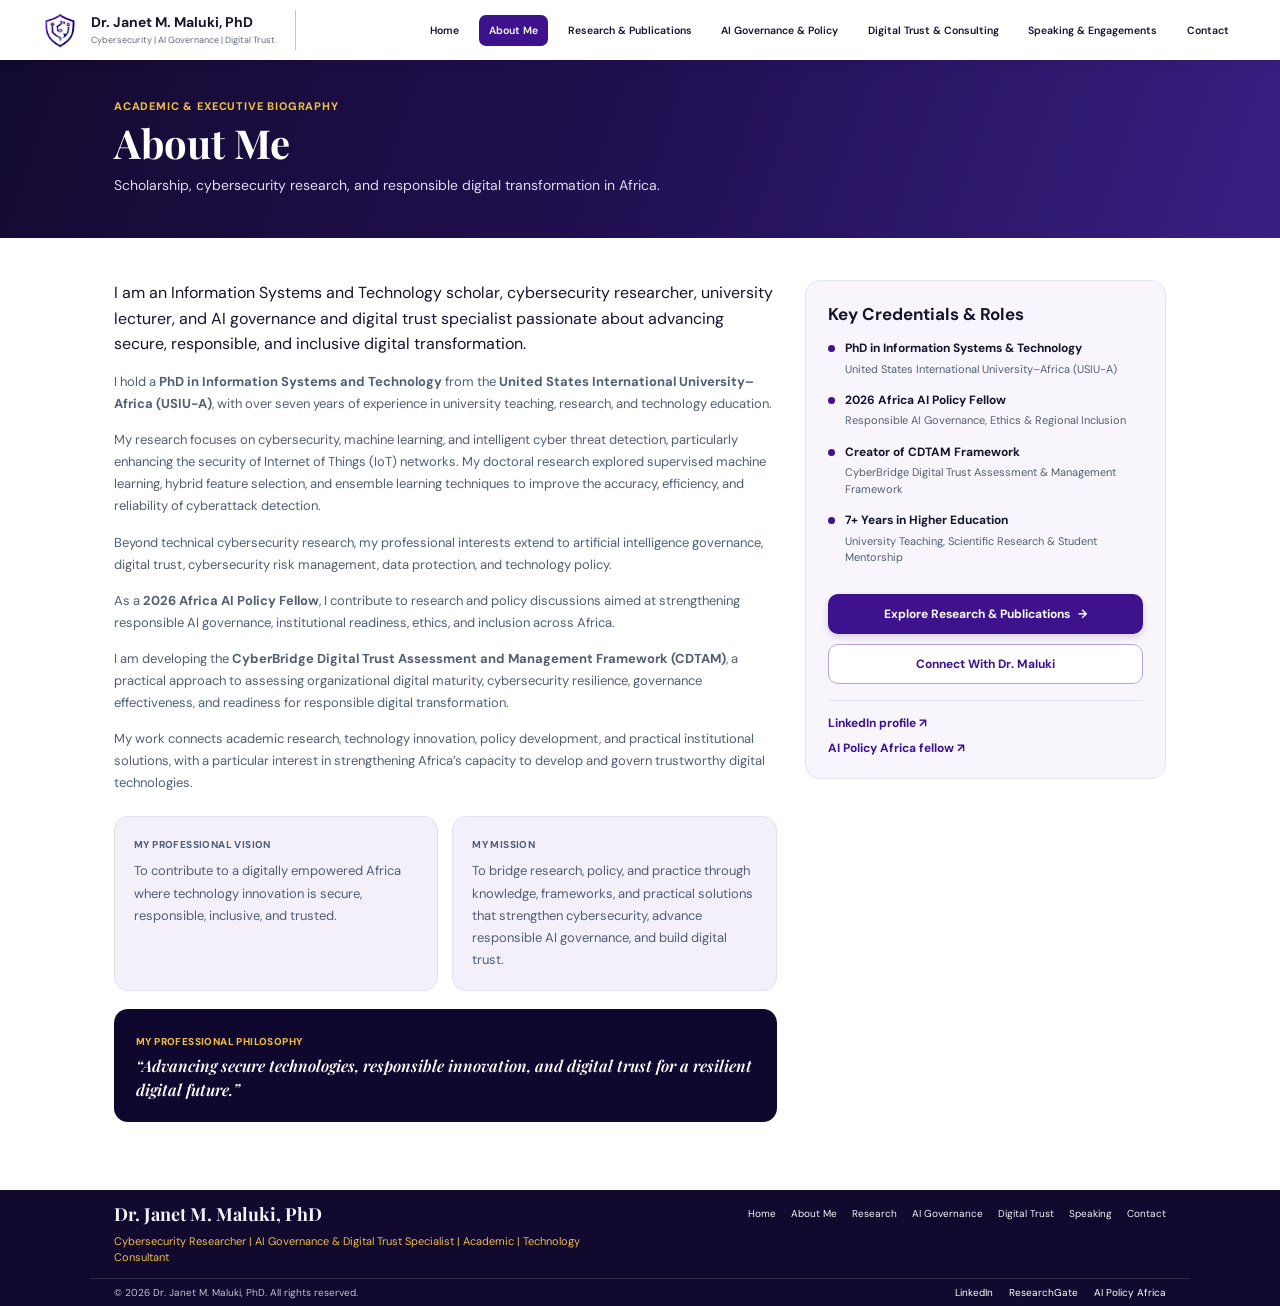
==== about.html @ 71f0885f "Initial commit: Dr. Janet M. Maluki portfolio website" ====
<!doctype html>
<html lang="en">
<head><meta charset="utf-8"><meta name="viewport" content="width=device-width, initial-scale=1"><meta name="description" content="Biography, credentials, and professional work of Dr. Janet M. Maluki, PhD."><title>About Me | Dr. Janet M. Maluki</title><link rel="stylesheet" href="css/style.css"></head>
<body>
<header class="site-header">
  <a class="brand" href="index.html" aria-label="Dr. Janet M. Maluki home"><span class="brand-mark" aria-hidden="true"><svg viewBox="0 0 32 32"><path d="M16 3 26 7v8c0 7-4 11-10 14C10 26 6 22 6 15V7l10-4Z"/><path d="m12 16 3 3 6-7M16 9v3"/></svg></span><span class="brand-copy"><strong>Dr. Janet M. Maluki, PhD</strong><span>Cybersecurity | AI Governance | Digital Trust</span></span></a>
  <button class="menu-toggle" aria-label="Toggle navigation" aria-expanded="false">☰</button>
  <nav class="nav" aria-label="Main navigation"><a href="index.html">Home</a><a class="active" aria-current="page" href="about.html">About Me</a><a href="research.html">Research &amp; Publications</a><a href="governance.html">AI Governance &amp; Policy</a><a href="digital-trust.html">Digital Trust &amp; Consulting</a><a href="speaking.html">Speaking &amp; Engagements</a><a href="contact.html">Contact</a></nav>
</header>
<main>
  <section class="page-hero"><div class="page-hero-inner"><p class="eyebrow">ACADEMIC &amp; EXECUTIVE BIOGRAPHY</p><h1>About Me</h1><p>Scholarship, cybersecurity research, and responsible digital transformation in Africa.</p></div></section>
  <section class="page-content profile-layout">
    <article class="prose">
      <p class="lead">I am an Information Systems and Technology scholar, cybersecurity researcher, university lecturer, and AI governance and digital trust specialist passionate about advancing secure, responsible, and inclusive digital transformation.</p>
      <p>I hold a <strong>PhD in Information Systems and Technology</strong> from the <strong>United States International University–Africa (USIU-A)</strong>, with over seven years of experience in university teaching, research, and technology education.</p>
      <p>My research focuses on cybersecurity, machine learning, and intelligent cyber threat detection, particularly enhancing the security of Internet of Things (IoT) networks. My doctoral research explored supervised machine learning, hybrid feature selection, and ensemble learning techniques to improve the accuracy, efficiency, and reliability of cyberattack detection.</p>
      <p>Beyond technical cybersecurity research, my professional interests extend to artificial intelligence governance, digital trust, cybersecurity risk management, data protection, and technology policy.</p>
      <p>As a <strong>2026 Africa AI Policy Fellow</strong>, I contribute to research and policy discussions aimed at strengthening responsible AI governance, institutional readiness, ethics, and inclusion across Africa.</p>
      <p>I am developing the <strong>CyberBridge Digital Trust Assessment and Management Framework (CDTAM)</strong>, a practical approach to assessing organizational digital maturity, cybersecurity resilience, governance effectiveness, and readiness for responsible digital transformation.</p>
      <p>My work connects academic research, technology innovation, policy development, and practical institutional solutions, with a particular interest in strengthening Africa’s capacity to develop and govern trustworthy digital technologies.</p>
      <div class="two-col">
        <article class="info-card"><p class="card-kicker">MY PROFESSIONAL VISION</p><p>To contribute to a digitally empowered Africa where technology innovation is secure, responsible, inclusive, and trusted.</p></article>
        <article class="info-card"><p class="card-kicker">MY MISSION</p><p>To bridge research, policy, and practice through knowledge, frameworks, and practical solutions that strengthen cybersecurity, advance responsible AI governance, and build digital trust.</p></article>
      </div>
      <blockquote class="quote-card"><span class="card-kicker">MY PROFESSIONAL PHILOSOPHY</span><p>“Advancing secure technologies, responsible innovation, and digital trust for a resilient digital future.”</p></blockquote>
    </article>
    <aside class="credential-card">
      <h2>Key Credentials &amp; Roles</h2>
      <ul class="credential-list">
        <li><strong>PhD in Information Systems &amp; Technology</strong><span>United States International University–Africa (USIU-A)</span></li>
        <li><strong>2026 Africa AI Policy Fellow</strong><span>Responsible AI Governance, Ethics &amp; Regional Inclusion</span></li>
        <li><strong>Creator of CDTAM Framework</strong><span>CyberBridge Digital Trust Assessment &amp; Management Framework</span></li>
        <li><strong>7+ Years in Higher Education</strong><span>University Teaching, Scientific Research &amp; Student Mentorship</span></li>
      </ul>
      <a class="btn btn-purple btn-block" href="research.html">Explore Research &amp; Publications <span aria-hidden="true">→</span></a>
      <a class="btn btn-light btn-block" href="contact.html">Connect With Dr. Maluki</a>
      <div class="profile-links"><a href="https://www.linkedin.com/in/janet-m-maluki-phd-0333353b/" target="_blank" rel="noopener noreferrer">LinkedIn profile ↗</a><a href="https://www.aipolicy.africa/fellows/janetmaluki" target="_blank" rel="noopener noreferrer">AI Policy Africa fellow ↗</a></div>
    </aside>
  </section>
</main>
<footer class="site-footer"><div class="footer-main"><div><a class="footer-name" href="index.html">Dr. Janet M. Maluki, PhD</a><p>Cybersecurity Researcher | AI Governance &amp; Digital Trust Specialist | Academic | Technology Consultant</p></div><nav class="footer-nav" aria-label="Footer navigation"><a href="index.html">Home</a><a href="about.html">About Me</a><a href="research.html">Research</a><a href="governance.html">AI Governance</a><a href="digital-trust.html">Digital Trust</a><a href="speaking.html">Speaking</a><a href="contact.html">Contact</a></nav></div><div class="footer-bottom"><span>© <span id="year"></span> Dr. Janet M. Maluki, PhD. All rights reserved.</span><span class="footer-social"><a href="https://www.linkedin.com/in/janet-m-maluki-phd-0333353b/" target="_blank" rel="noopener noreferrer">LinkedIn</a><a href="https://www.researchgate.net/profile/Janet-Maluki" target="_blank" rel="noopener noreferrer">ResearchGate</a><a href="https://www.aipolicy.africa/fellows/janetmaluki" target="_blank" rel="noopener noreferrer">AI Policy Africa</a></span></div></footer>
<script src="js/main.js"></script>
</body>
</html>
---- css/style.css ----
@import url('https://fonts.googleapis.com/css2?family=DM+Sans:wght@400;500;600;700;800&family=Playfair+Display:wght@600;700;800&display=swap');

:root {
  --ink: #17142e;
  --muted: #626b80;
  --purple: #3d128c;
  --purple-dark: #10072e;
  --purple-mid: #1d155f;
  --gold: #edbd48;
  --line: #e1e5ef;
  --pale: #f3f0fa;
  --white: #fff;
}

* { box-sizing: border-box; }
html { scroll-behavior: smooth; }
body { display: flex; min-height: 100vh; flex-direction: column; margin: 0; color: var(--ink); background: var(--white); font-family: 'DM Sans', Arial, sans-serif; }
main { flex: 1; }
a { color: inherit; text-decoration: none; }
button, input, select, textarea { font: inherit; }
button, a { -webkit-tap-highlight-color: transparent; }

.site-header {
  position: sticky;
  top: 0;
  z-index: 20;
  display: flex;
  min-height: 60px;
  align-items: center;
  justify-content: space-between;
  gap: 20px;
  padding: 9px clamp(18px, 3.2vw, 46px);
  background: #fff;
  box-shadow: 0 2px 14px #120a3210;
}
.brand { display: flex; flex: 0 0 auto; align-items: center; gap: 10px; padding-right: 20px; border-right: 1px solid #c9c4d2; }
.brand-mark { display: block; width: 40px; height: 40px; flex: 0 0 auto; background: url('../assets/images/janet-maluki-crest.png') center / contain no-repeat; }
.brand-mark svg { display: none; }
.brand-copy strong { display: block; font-size: 14px; line-height: 1.25; }
.brand-copy > span { display: block; max-width: 230px; margin-top: 3px; color: var(--muted); font-size: 9px; }
.nav { display: flex; align-items: center; justify-content: flex-end; gap: clamp(4px, .75vw, 12px); font-size: clamp(9px, .82vw, 11px); font-weight: 600; }
.nav a { padding: 9px 10px; border-radius: 7px; text-align: center; transition: background .18s ease, color .18s ease; }
.nav a:hover, .nav a:focus-visible { color: var(--purple); background: var(--pale); }
.nav a.active { color: #fff; background: var(--purple); }
.menu-toggle { display: none; border: 0; border-radius: 7px; padding: 8px 11px; color: #fff; background: var(--purple); font-size: 19px; cursor: pointer; }

.hero { position: relative; color: #fff; background: radial-gradient(ellipse at 73% 45%, #2537a8 0, #172477 25%, transparent 58%), linear-gradient(108deg, #090d3c 0%, #11175b 54%, #111043 100%); }
.hero::after { position: absolute; inset: 0 0 0 34%; background: radial-gradient(ellipse at 55% 42%, #29359e 0, #152276 54%, transparent 90%); content: ""; }
.hero::before { position: absolute; right: 0; bottom: 0; left: 35%; height: 75%; background: radial-gradient(circle, #4d86ff 1px, transparent 1.8px); background-size: 9px 9px; content: ""; mask-image: repeating-radial-gradient(ellipse at 55% 100%, transparent 0 14px, #000 15px 16px, transparent 17px 28px); opacity: .55; }
.hero-inner { position: relative; z-index: auto; display: grid; width: min(100%, 1440px); min-height: 383px; grid-template-columns: 1.15fr 1fr; align-items: stretch; margin: auto; padding: 0 clamp(24px, 4.9vw, 72px); }
.hero-copy { position: relative; z-index: 2; align-self: center; max-width: 700px; padding: 8px 0 15px; transform: translateY(8px); }
.hero h1, .page-hero h1 { margin: 0 0 8px; font: 700 clamp(32px, 3.7vw, 42px)/1.12 'Playfair Display', Georgia, serif; }
.hero h1 { font-size: clamp(32px, 3.8vw, 48px); }
.hero-subtitle { max-width: 650px; margin: 0 0 10px; color: #f4d683; font-size: 17px; font-weight: 700; line-height: 1.4; }
.hero .accent { display: block; width: 78px; height: 5px; margin: 11px 0; background: #a64cf0; }
.hero-intro { max-width: 650px; margin: 0 0 21px; font-size: 17px; font-style: italic; line-height: 1.4; }
.pills { display: flex; flex-wrap: wrap; gap: 20px; margin: 10px 0 27px; }
.pill { display: inline-flex; min-height: 45px; align-items: center; gap: 12px; padding: 9px 20px; border: 1px solid #a64cf0; border-radius: 30px; color: #fff; font-size: 16px; }
.pill:nth-child(2) { min-width: 204px; }
.pill:nth-child(3) { min-width: 190px; }
.pill:hover { background: #ffffff19; }
.pill svg { width: 28px; height: 28px; fill: none; stroke: #ded0ff; stroke-linecap: round; stroke-linejoin: round; stroke-width: 1.7; }
.hero-actions { display: flex; flex-wrap: wrap; gap: 18px; }
.hero-actions .btn { min-height: 40px; padding: 10px 22px; font-size: 14px; }
.hero-actions .btn:first-child { min-width: 148px; }
.hero-actions .btn:last-child { min-width: 167px; }
.btn { display: inline-flex; min-height: 40px; align-items: center; justify-content: center; gap: 8px; padding: 10px 17px; border: 1px solid transparent; border-radius: 10px; font-size: 12px; font-weight: 700; text-align: center; cursor: pointer; transition: transform .18s ease, box-shadow .18s ease, background .18s ease; }
.btn:hover { transform: translateY(-1px); box-shadow: 0 5px 13px #120a3222; }
.btn-gold { color: #211b32; border-color: var(--gold); background: var(--gold); }
.btn-outline { color: #fff; border-color: #fff; background: transparent; }
.btn-purple { color: #fff; background: var(--purple); box-shadow: 0 3px 7px #16093828; }
.btn-light { color: var(--purple); border-color: #b7a4df; background: #fff; }
.btn-block { width: 100%; margin-top: 10px; }
.hero-visual { position: relative; z-index: 21; display: flex; min-width: 0; align-items: stretch; justify-content: flex-start; overflow: visible; margin-right: calc(-1 * clamp(24px, 4.9vw, 72px)); }
.hero-art { display: block; width: 100%; height: 100%; object-fit: cover; object-position: left top; -webkit-mask-image: linear-gradient(to right, transparent 0%, #000 6%, #000 95%, transparent 100%); mask-image: linear-gradient(to right, transparent 0%, #000 6%, #000 95%, transparent 100%); }

.content-wrap { width: min(100%, 1440px); margin: auto; padding: 11px clamp(24px, 5.4vw, 76px) 28px; }
.home-grid { display: grid; grid-template-columns: 1fr 1.1fr; gap: 42px; }
.home-about { padding-right: 35px; border-right: 1px solid #c9c5d2; }
.section-title { margin: 0 0 5px; font-size: 19px; font-weight: 800; line-height: 1.35; }
.section-title::after { display: block; width: 38px; height: 3px; margin-top: 7px; border-radius: 4px; background: var(--purple); content: ""; }
.about-copy p { margin: 6px 0; font-size: 11px; line-height: 1.5; }
.text-link { display: inline-flex; align-items: center; gap: 8px; margin-top: 8px; padding: 9px 17px; border: 1px solid var(--purple); border-radius: 8px; color: var(--purple); font-size: 12px; font-weight: 700; }
.text-link:hover { color: #fff; background: var(--purple); }
.expertise-grid { display: grid; grid-template-columns: repeat(3, 1fr); gap: 9px; }
.expertise-card { display: flex; min-height: 71px; flex-direction: column; align-items: center; justify-content: center; gap: 3px; padding: 6px 8px; border: 1px solid transparent; border-radius: 13px; background: linear-gradient(135deg, #f3f0fa, #eae7f3); text-align: center; transition: border-color .2s ease, transform .2s ease; }
.expertise-card:hover { border-color: #c4b5e5; transform: translateY(-2px); }
.expertise-card svg { width: 29px; height: 29px; fill: none; stroke: var(--purple); stroke-linecap: round; stroke-linejoin: round; stroke-width: 1.8; }
.expertise-card strong { font-size: 11px; line-height: 1.35; }

.page-hero { color: #fff; background: linear-gradient(108deg, #130a30 0%, #211052 50%, #382083 100%); }
.page-hero-inner { width: min(100%, 1100px); margin: auto; padding: 39px 24px 42px; }
.page-hero .eyebrow { margin: 0 0 8px; color: var(--gold); font-size: 11px; font-weight: 800; letter-spacing: .075em; }
.page-hero h1 { margin-bottom: 8px; font-size: clamp(31px, 3.5vw, 40px); }
.page-hero-inner > p:last-child { max-width: 760px; margin: 0; color: #e0d9f0; font-size: 14px; line-height: 1.6; }
.page-content { width: min(100%, 1100px); margin: auto; padding: 42px 24px 68px; }
.page-content-wide { width: min(100%, 1100px); }
.page-content h2 { margin: 0 0 11px; font-size: 21px; line-height: 1.35; }
.page-content h3 { margin: 17px 0 7px; font-size: 15px; line-height: 1.4; }
.page-content p, .page-content li { color: #525e73; font-size: 13px; line-height: 1.7; }
.page-content p { margin: 0 0 14px; }
.page-content ul { padding-left: 21px; }
.prose { min-width: 0; }
.prose .lead { color: var(--ink); font-size: 16px; line-height: 1.6; }
.profile-layout { display: grid; grid-template-columns: minmax(0, 1.65fr) minmax(255px, .9fr); align-items: start; gap: 28px; }
.credential-card, .contact-form-card, .speaker-bio { padding: 22px; border: 1px solid var(--line); border-radius: 15px; background: #fff; }
.credential-card { background: #f8f6fc; }
.credential-card h2, .speaker-bio h2, .contact-form-card h2, .social-card h2 { margin: 0 0 12px; font-size: 17px; }
.credential-list { display: grid; gap: 13px; margin: 0 0 18px; padding: 0 !important; list-style: none; }
.credential-list li { position: relative; padding-left: 17px; }
.credential-list li::before, .bullet-list li::before { position: absolute; top: 7px; left: 0; width: 7px; height: 7px; border-radius: 50%; background: var(--purple); content: ""; }
.credential-list strong, .credential-list span { display: block; }
.credential-list strong { color: var(--ink); font-size: 12px; }
.credential-list span { margin-top: 2px; font-size: 11px; line-height: 1.5; }
.profile-links { display: grid; gap: 9px; margin-top: 16px; padding-top: 14px; border-top: 1px solid var(--line); }
.profile-links a { color: var(--purple); font-size: 12px; font-weight: 700; }
.profile-links a:hover, .footer-social a:hover { text-decoration: underline; }
.two-col { display: grid; grid-template-columns: 1fr 1fr; gap: 14px; margin-top: 22px; }
.info-card { padding: 19px; border: 1px solid #e4def1; border-radius: 14px; background: var(--pale); }
.info-card h2 { font-size: 16px; }
.info-card h3 { margin: 0 0 6px; color: var(--ink); font-size: 14px; }
.info-card p:last-child { margin-bottom: 0; }
.card-kicker { margin: 0 0 7px !important; color: var(--purple); font-size: 10px !important; font-weight: 800; letter-spacing: .04em; }
.quote-card { margin: 18px 0 0; padding: 20px 22px; border-radius: 14px; color: #fff; background: var(--purple-dark); }
.quote-card .card-kicker { color: var(--gold); }
.quote-card p { margin: 4px 0 0; color: #fff; font: italic 600 16px/1.5 'Playfair Display', Georgia, serif; }

.feature-grid { display: grid; grid-template-columns: repeat(3, 1fr); gap: 14px; margin-bottom: 32px; }
.feature-grid .info-card { background: #f6f3fb; }
.feature-grid .info-card h2 { margin-bottom: 8px; font-size: 15px; }
.feature-grid .info-card p { margin: 0; font-size: 12px; line-height: 1.65; }
.feature-grid-two { grid-template-columns: repeat(2, 1fr); margin: 22px 0 0; }
.section-heading-row { display: flex; align-items: center; justify-content: space-between; gap: 15px; margin: 0 0 14px; }
.section-heading-row .section-title { margin-bottom: 2px; }
.section-intro { margin: 0 !important; font-size: 12px !important; }
.tag { display: inline-flex; align-items: center; padding: 6px 10px; border-radius: 18px; color: var(--purple); background: #f1edf9; font-size: 10px; font-weight: 700; }
.tag-solid { color: #fff; background: var(--purple); }
.research-list { display: grid; gap: 12px; }
.research-item { padding: 17px 19px; border: 1px solid var(--line); border-radius: 13px; background: #fff; }
.research-meta { display: flex; align-items: center; justify-content: space-between; gap: 12px; margin-bottom: 9px; }
.research-meta > span:last-child { color: var(--muted); font-size: 10px; }
.research-item h3 { margin: 0 0 7px; color: var(--ink); font-size: 15px; }
.research-item p { margin: 0; font-size: 12px; }
.callout-row { display: flex; align-items: center; justify-content: space-between; gap: 20px; margin-top: 28px; padding: 21px 23px; border-radius: 14px; background: #f3f0fa; }
.callout-row h2 { margin-bottom: 5px; font-size: 17px; }
.callout-row p { margin: 0; font-size: 12px; }

.split-feature { display: grid; grid-template-columns: minmax(0, 1.6fr) minmax(260px, .9fr); align-items: start; gap: 34px; }
.split-feature .section-title { margin-bottom: 18px; }
.dark-card { padding: 24px; border-radius: 14px; color: #fff; background: var(--purple-dark); box-shadow: 0 7px 15px #1a0d3421; }
.dark-card .card-kicker { color: var(--gold); }
.dark-card h2 { margin: 4px 0 12px; color: #fff; font-size: 20px; }
.dark-card p:not(.card-kicker) { color: #e2ddef; font-size: 12px; }
.dark-card-link { display: inline-block; margin-top: 15px; color: #fff; font-size: 12px; font-weight: 700; }

.framework-card { margin: 0 0 32px; padding: 30px; border: 1px solid #ded5f0; border-radius: 20px; background: #f8f6fc; }
.framework-card h2 { max-width: 640px; margin: 13px 0 10px; font-size: 25px; }
.framework-card > p { max-width: 710px; }
.framework-steps { display: grid; grid-template-columns: repeat(4, 1fr); gap: 12px; margin-top: 21px; }
.framework-steps article { padding: 15px; border: 1px solid var(--line); border-radius: 13px; background: #fff; }
.framework-steps article > span { color: var(--purple); font-size: 12px; font-weight: 800; }
.framework-steps h3 { margin: 6px 0; color: var(--ink); font-size: 12px; }
.framework-steps p { margin: 0; font-size: 10px; line-height: 1.55; }
.center-action { display: flex; justify-content: center; margin-top: 30px; }

.speaking-layout { display: grid; grid-template-columns: minmax(0, 1.75fr) minmax(260px, .9fr); align-items: start; gap: 28px; }
.speaking-layout > div > .section-title { margin-bottom: 17px; }
.theme-grid { display: grid; grid-template-columns: repeat(2, 1fr); gap: 14px; }
.theme-card { min-height: 166px; padding: 20px; border-radius: 15px; background: var(--pale); }
.theme-card .card-kicker { display: block; }
.theme-card h3 { margin: 6px 0 8px; color: var(--ink); font-size: 14px; }
.theme-card p { margin: 0; font-size: 12px; line-height: 1.65; }
.speaker-sidebar { display: grid; gap: 16px; }
.speaker-bio { padding: 20px; }
.speaker-bio p { margin: 0 0 15px; padding: 14px; border: 1px solid #e7eaf0; border-radius: 12px; background: #f8fafc; font-size: 11px; line-height: 1.7; }
.copy-status { display: block; min-height: 16px; margin-top: 8px; color: var(--purple); font-size: 11px; }
.invite-card h2 { font-size: 16px; }
.invite-card p { font-size: 11px !important; }
.invite-card .btn { color: #1a1428; }

.contact-layout { display: grid; grid-template-columns: minmax(275px, .85fr) minmax(0, 1.25fr); align-items: start; gap: 25px; }
.contact-sidebar { display: grid; gap: 14px; }
.contact-sidebar .info-card { padding: 20px; }
.contact-sidebar .info-card h2 { font-size: 16px; }
.contact-sidebar .info-card > p { font-size: 12px; }
.bullet-list { display: grid; gap: 8px; margin: 12px 0 0; padding: 0 !important; list-style: none; }
.bullet-list li { position: relative; padding-left: 15px; color: var(--ink); font-size: 11px; line-height: 1.45; }
.bullet-list li::before { top: 4px; width: 6px; height: 6px; }
.location-card { padding: 19px; border: 1px solid var(--line); border-radius: 14px; background: #fff; }
.location-card h3 { margin: 0 0 4px; color: var(--ink); font-size: 14px; }
.location-card p:last-child { margin: 0; font-size: 11px; }
.social-card { padding: 18px; border: 1px solid var(--line); border-radius: 14px; }
.social-card h2 { margin-bottom: 8px; }
.social-card > a { display: flex; align-items: center; gap: 10px; padding: 9px 0; border-top: 1px solid #edf0f5; }
.social-icon { display: grid; width: 34px; height: 34px; flex: 0 0 auto; place-items: center; border-radius: 10px; color: var(--purple); background: var(--pale); font-size: 12px; font-weight: 800; }
.social-card > a > span:nth-child(2) { flex: 1; }
.social-card strong, .social-card small { display: block; }
.social-card strong { font-size: 12px; }
.social-card small { margin-top: 2px; color: var(--muted); font-size: 10px; }
.social-card > a > b { color: var(--purple); font-size: 14px; }
.contact-form-card { padding: 24px; }
.contact-form-card h2 { margin-bottom: 17px; font-size: 19px; }
.form-grid { display: grid; grid-template-columns: 1fr 1fr; gap: 15px 13px; }
.form-field { display: flex; min-width: 0; flex-direction: column; gap: 6px; }
.form-field-wide { grid-column: 1 / -1; }
.form-field label { color: #4f5c70; font-size: 10px; font-weight: 800; letter-spacing: .035em; text-transform: uppercase; }
.form-field input, .form-field select, .form-field textarea { width: 100%; min-height: 43px; padding: 11px 12px; border: 1px solid #d5deeb; border-radius: 10px; outline: none; color: var(--ink); background: #fff; font-size: 12px; }
.form-field textarea { min-height: 105px; resize: vertical; }
.form-field input::placeholder, .form-field textarea::placeholder { color: #9aa4b5; }
.form-field input:focus, .form-field select:focus, .form-field textarea:focus { border-color: #7655b5; box-shadow: 0 0 0 3px #43208c1a; }
.contact-form-card form > .btn { margin-top: 17px; }
.form-note { margin: 9px 0 0 !important; font-size: 10px !important; }
.form-status { margin: 16px 0 0 !important; padding: 14px 16px; border-radius: 10px; font-size: 14px !important; font-weight: 700; }
.form-status.is-success { color: #2f1b6b; background: var(--pale); }
.form-status.is-error { color: #8b1e2d; background: #fff0f1; }
.contact-form button:disabled { cursor: wait; opacity: .7; }

.site-footer { color: #f4f1fb; background: #11092e; }
.footer-main, .footer-bottom { display: flex; width: min(100%, 1100px); align-items: center; justify-content: space-between; gap: 24px; margin: auto; padding: 0 24px; }
.footer-main { align-items: flex-start; padding-top: 12px; padding-bottom: 12px; }
.footer-name { font: 700 18px 'Playfair Display', Georgia, serif; }
.footer-main p { max-width: 480px; margin: 7px 0 0; color: var(--gold); font-size: 11px; line-height: 1.5; }
.footer-nav { display: flex; flex-wrap: wrap; gap: 7px 15px; max-width: 490px; padding-top: 5px; }
.footer-nav a, .footer-bottom { font-size: 10px; }
.footer-nav a:hover { color: var(--gold); }
.footer-bottom { border-top: 1px solid #ffffff20; padding-top: 7px; padding-bottom: 7px; color: #c4bfd4; }
.footer-social { display: flex; flex-wrap: wrap; gap: 16px; color: #fff; }
.muted { color: var(--muted); }

@media (max-width: 1050px) {
  .site-header { gap: 10px; padding-right: 18px; padding-left: 18px; }
  .brand-copy > span { max-width: 190px; }
  .nav { gap: 2px; font-size: 9px; }
  .nav a { padding-right: 7px; padding-left: 7px; }
}
@media (max-width: 820px) {
  .site-header { flex-wrap: wrap; min-height: 60px; }
  .menu-toggle { display: block; }
  .nav { display: none; width: 100%; flex-direction: column; align-items: stretch; padding: 5px 0 7px; font-size: 12px; }
  .nav.open { display: flex; }
  .nav a { padding: 11px 12px; text-align: left; }
  .hero-inner { min-height: 300px; grid-template-columns: 1.1fr .9fr; }
  .home-grid { gap: 25px; }
  .page-content { padding-top: 34px; }
  .profile-layout, .split-feature, .speaking-layout { grid-template-columns: minmax(0, 1.4fr) minmax(230px, .9fr); gap: 20px; }
  .framework-steps { grid-template-columns: repeat(2, 1fr); }
  .contact-layout { grid-template-columns: minmax(220px, .8fr) minmax(0, 1.2fr); gap: 16px; }
  .footer-main, .footer-bottom { align-items: flex-start; }
}
@media (max-width: 620px) {
  .brand { padding-right: 0; border-right: 0; }
  .brand-copy strong { font-size: 13px; }
  .brand-copy > span { max-width: 195px; font-size: 8px; }
  .hero-inner { min-height: 0; grid-template-columns: 1fr; padding: 33px 23px 0; }
  .hero-copy { padding: 0; }
  .hero h1 { font-size: 35px; }
  .hero-subtitle { font-size: 13px; }
  .hero-copy { transform: none; }
  .hero-intro { margin-bottom: 12px; font-size: 13px; }
  .pills { gap: 8px; margin-bottom: 20px; }
  .pill { min-height: 35px; gap: 8px; padding: 7px 13px; font-size: 11px; }
  .pill:nth-child(2), .pill:nth-child(3) { min-width: 0; }
  .pill svg { width: 19px; height: 19px; }
  .hero-actions { gap: 12px; }
  .hero-visual { width: calc(100% + 46px); height: clamp(240px, 85vw, 320px); margin: 0 -23px; }
  .hero-art { object-position: left center; -webkit-mask-image: none; mask-image: none; }
  .home-grid, .profile-layout, .split-feature, .speaking-layout, .contact-layout { grid-template-columns: 1fr; }
  .home-about { padding: 0 0 24px; border-right: 0; border-bottom: 1px solid #c9c5d2; }
  .expertise-grid { grid-template-columns: repeat(2, 1fr); }
  .content-wrap { padding-top: 25px; }
  .page-hero-inner { padding: 34px 22px 36px; }
  .page-hero-inner > p:last-child { font-size: 13px; }
  .page-content { padding: 30px 20px 48px; }
  .feature-grid { grid-template-columns: 1fr; }
  .feature-grid-two, .two-col, .theme-grid { grid-template-columns: 1fr; }
  .section-heading-row, .callout-row { align-items: flex-start; flex-direction: column; }
  .research-meta { align-items: flex-start; flex-direction: column; gap: 7px; }
  .framework-card { padding: 22px; }
  .framework-card h2 { font-size: 21px; }
  .framework-steps { grid-template-columns: 1fr 1fr; }
  .form-grid { grid-template-columns: 1fr; }
  .form-field-wide { grid-column: auto; }
  .footer-main, .footer-bottom { flex-direction: column; }
  .footer-main { gap: 17px; }
}
@media (max-width: 390px) {
  .hero h1 { font-size: 30px; }
  .framework-steps { grid-template-columns: 1fr; }
  .contact-form-card { padding: 19px; }
}
@media (prefers-reduced-motion: reduce) {
  *, *::before, *::after { scroll-behavior: auto !important; transition-duration: .01ms !important; }
}
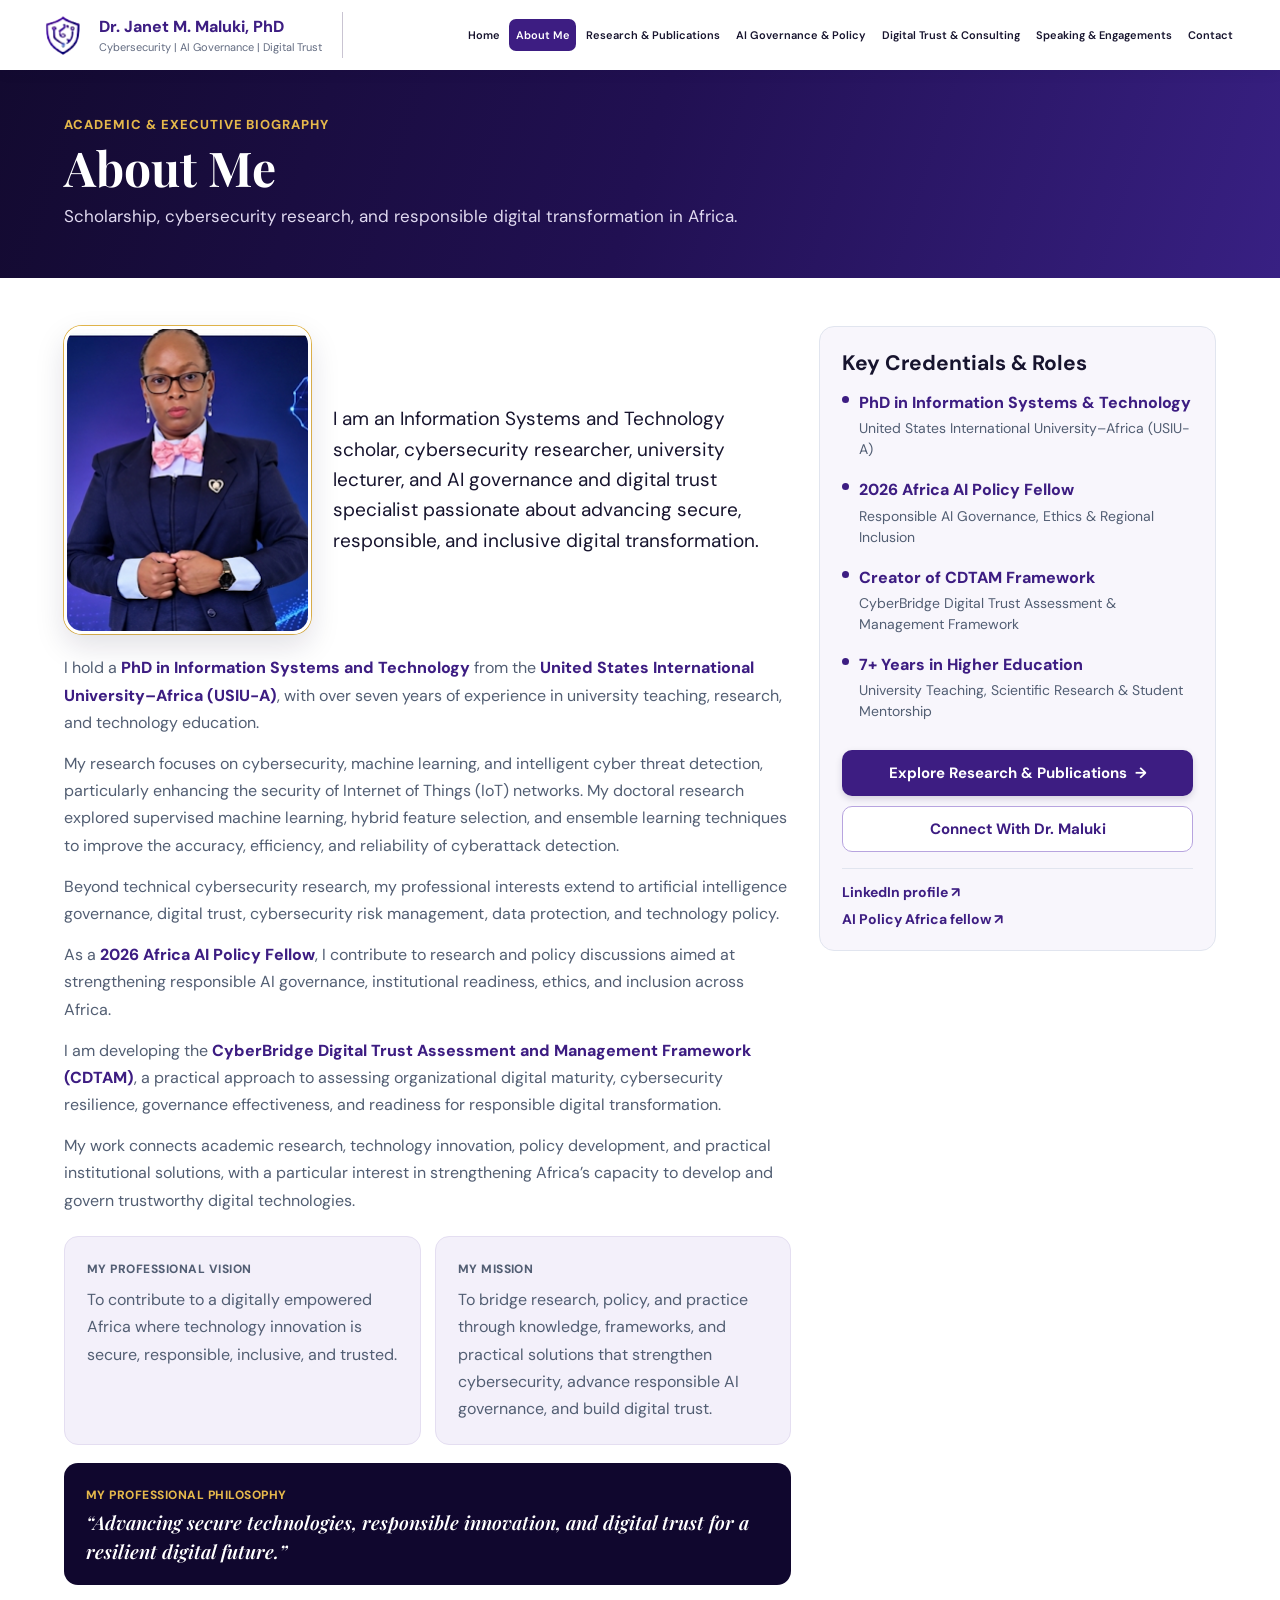
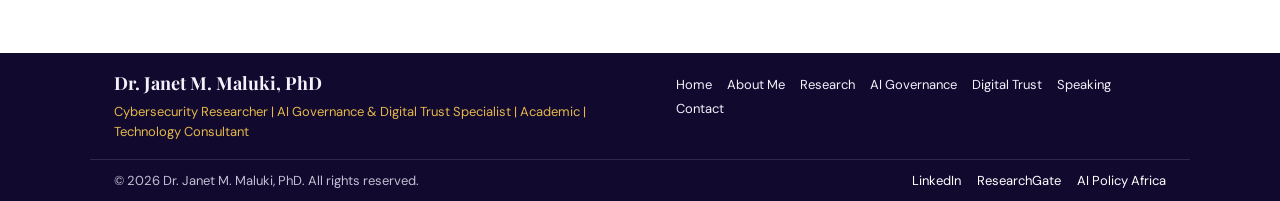
==== commit e649fc5a: "Update pages, typography, portraits, and speaking engagements" ====
--- a/about.html
+++ b/about.html
@@ -1,6 +1,6 @@
 <!doctype html>
 <html lang="en">
-<head><meta charset="utf-8"><meta name="viewport" content="width=device-width, initial-scale=1"><meta name="description" content="Biography, credentials, and professional work of Dr. Janet M. Maluki, PhD."><title>About Me | Dr. Janet M. Maluki</title><link rel="stylesheet" href="css/style.css"></head>
+<head><meta charset="utf-8"><meta name="viewport" content="width=device-width, initial-scale=1"><meta name="description" content="Biography, credentials, and professional work of Dr. Janet M. Maluki, PhD."><title>About Me | Dr. Janet M. Maluki</title><link rel="stylesheet" href="css/style.css?v=20261122"></head>
 <body>
 <header class="site-header">
   <a class="brand" href="index.html" aria-label="Dr. Janet M. Maluki home"><span class="brand-mark" aria-hidden="true"><svg viewBox="0 0 32 32"><path d="M16 3 26 7v8c0 7-4 11-10 14C10 26 6 22 6 15V7l10-4Z"/><path d="m12 16 3 3 6-7M16 9v3"/></svg></span><span class="brand-copy"><strong>Dr. Janet M. Maluki, PhD</strong><span>Cybersecurity | AI Governance | Digital Trust</span></span></a>
@@ -11,7 +11,10 @@
   <section class="page-hero"><div class="page-hero-inner"><p class="eyebrow">ACADEMIC &amp; EXECUTIVE BIOGRAPHY</p><h1>About Me</h1><p>Scholarship, cybersecurity research, and responsible digital transformation in Africa.</p></div></section>
   <section class="page-content profile-layout">
     <article class="prose">
-      <p class="lead">I am an Information Systems and Technology scholar, cybersecurity researcher, university lecturer, and AI governance and digital trust specialist passionate about advancing secure, responsible, and inclusive digital transformation.</p>
+      <div class="about-intro">
+        <img class="about-portrait" src="assets/images/janet-maluki-portrait.png" alt="Portrait of Dr. Janet M. Maluki">
+        <p class="lead">I am an Information Systems and Technology scholar, cybersecurity researcher, university lecturer, and AI governance and digital trust specialist passionate about advancing secure, responsible, and inclusive digital transformation.</p>
+      </div>
       <p>I hold a <strong>PhD in Information Systems and Technology</strong> from the <strong>United States International University–Africa (USIU-A)</strong>, with over seven years of experience in university teaching, research, and technology education.</p>
       <p>My research focuses on cybersecurity, machine learning, and intelligent cyber threat detection, particularly enhancing the security of Internet of Things (IoT) networks. My doctoral research explored supervised machine learning, hybrid feature selection, and ensemble learning techniques to improve the accuracy, efficiency, and reliability of cyberattack detection.</p>
       <p>Beyond technical cybersecurity research, my professional interests extend to artificial intelligence governance, digital trust, cybersecurity risk management, data protection, and technology policy.</p>
--- a/css/style.css
+++ b/css/style.css
@@ -3,10 +3,10 @@
 :root {
   --ink: #17142e;
   --muted: #626b80;
-  --purple: #3d128c;
+  --purple: #3D1D82;
   --purple-dark: #10072e;
-  --purple-mid: #1d155f;
-  --gold: #edbd48;
+  --purple-mid: #21154f;
+  --gold: #E5B84B;
   --line: #e1e5ef;
   --pale: #f3f0fa;
   --white: #fff;
@@ -72,7 +72,18 @@
 .btn-light { color: var(--purple); border-color: #b7a4df; background: #fff; }
 .btn-block { width: 100%; margin-top: 10px; }
 .hero-visual { position: relative; z-index: 21; display: flex; min-width: 0; align-items: stretch; justify-content: flex-start; overflow: visible; margin-right: calc(-1 * clamp(24px, 4.9vw, 72px)); }
-.hero-art { display: block; width: 100%; height: 100%; object-fit: cover; object-position: left top; -webkit-mask-image: linear-gradient(to right, transparent 0%, #000 6%, #000 95%, transparent 100%); mask-image: linear-gradient(to right, transparent 0%, #000 6%, #000 95%, transparent 100%); }
+.hero-visual::before {
+  position: absolute;
+  z-index: 2;
+  top: 0;
+  bottom: 0;
+  left: 0;
+  width: 24%;
+  background: linear-gradient(to right, #11175b 0%, rgba(17, 23, 91, .72) 22%, rgba(17, 23, 91, 0) 100%);
+  content: "";
+  pointer-events: none;
+}
+.hero-art { display: block; width: 100%; height: 100%; object-fit: cover; object-position: left top; -webkit-mask-image: linear-gradient(to right, transparent 0%, rgba(0, 0, 0, .45) 5%, #000 18%, #000 100%); mask-image: linear-gradient(to right, transparent 0%, rgba(0, 0, 0, .45) 5%, #000 18%, #000 100%); }
 
 .content-wrap { width: min(100%, 1440px); margin: auto; padding: 11px clamp(24px, 5.4vw, 76px) 28px; }
 .home-grid { display: grid; grid-template-columns: 1fr 1.1fr; gap: 42px; }
@@ -263,6 +274,7 @@
   .pill svg { width: 19px; height: 19px; }
   .hero-actions { gap: 12px; }
   .hero-visual { width: calc(100% + 46px); height: clamp(240px, 85vw, 320px); margin: 0 -23px; }
+  .hero-visual::before { top: auto; right: 0; bottom: 0; left: 0; width: 100%; height: 22%; background: linear-gradient(to bottom, transparent, rgba(17, 23, 91, .68)); }
   .hero-art { object-position: left center; -webkit-mask-image: none; mask-image: none; }
   .home-grid, .profile-layout, .split-feature, .speaking-layout, .contact-layout { grid-template-columns: 1fr; }
   .home-about { padding: 0 0 24px; border-right: 0; border-bottom: 1px solid #c9c5d2; }
@@ -291,3 +303,462 @@
 @media (prefers-reduced-motion: reduce) {
   *, *::before, *::after { scroll-behavior: auto !important; transition-duration: .01ms !important; }
 }
+
+body { font-size: 16px; }
+strong, b { color: var(--purple); font-weight: 800; }
+.hero strong, .page-hero strong, .dark-card strong, .quote-card strong, .site-footer strong { color: var(--gold); }
+
+.site-header { min-height: 70px; }
+.brand { gap: 12px; }
+.brand-mark { width: 46px; height: 46px; }
+.brand-copy strong { font-size: 16px; }
+.brand-copy > span { font-size: 11px; }
+.nav { gap: clamp(2px, .45vw, 8px); font-size: clamp(12px, .92vw, 14px); }
+.nav a { padding: 9px 8px; }
+.menu-toggle { min-width: 44px; min-height: 44px; }
+
+.hero h1 { font-size: clamp(36px, 4vw, 52px); }
+.hero-subtitle { font-size: 19px; }
+.hero-intro { font-size: 19px; }
+.hero-actions .btn, .btn { min-height: 46px; font-size: 15px; }
+.pill { font-size: 17px; }
+.section-title { font-size: 25px; }
+.about-copy p { font-size: 16px; }
+.text-link { font-size: 15px; }
+.expertise-card { min-height: 92px; }
+.expertise-card strong { font-size: 14px; }
+
+.page-hero-inner { width: min(100%, 1200px); padding-top: 46px; padding-bottom: 48px; }
+.page-hero .eyebrow { font-size: 13px; }
+.page-hero h1 { font-size: clamp(36px, 4vw, 48px); }
+.page-hero-inner > p:last-child { font-size: 17px; }
+.page-content, .page-content-wide { width: min(100%, 1200px); }
+.page-content { padding-top: 48px; }
+.page-content h2 { font-size: 25px; }
+.page-content h3 { font-size: 20px; }
+.page-content p, .page-content li { font-size: 16px; }
+.page-content strong { color: var(--purple); font-weight: 800; }
+.prose .lead { font-size: 19px; }
+.credential-card h2, .speaker-bio h2, .contact-form-card h2, .social-card h2 { font-size: 21px; }
+.credential-list { gap: 16px; }
+.credential-list strong { font-size: 16px; }
+.credential-list span, .profile-links a { font-size: 14px; }
+.info-card { padding: 22px; }
+.info-card h2, .feature-grid .info-card h2 { font-size: 20px; }
+.info-card h3 { font-size: 18px; }
+.card-kicker { font-size: 12px !important; }
+.quote-card p { font-size: 19px; }
+
+.feature-grid { gap: 18px; }
+.feature-grid .info-card p { font-size: 16px; }
+.section-intro { font-size: 15px !important; }
+.tag { font-size: 12px; }
+.research-meta > span:last-child { font-size: 13px; }
+.research-item { padding: 21px 23px; }
+.research-item h3 { font-size: 19px; }
+.research-item p { font-size: 16px; }
+.callout-row h2 { font-size: 21px; }
+.callout-row p { font-size: 16px; }
+.dark-card { padding: 27px; }
+.dark-card h2 { font-size: 24px; }
+.dark-card p:not(.card-kicker), .dark-card-link { font-size: 16px; }
+
+.framework-card { padding: 34px; }
+.framework-card h2 { font-size: 29px; }
+.framework-steps { gap: 15px; }
+.framework-steps article { padding: 18px; }
+.framework-steps article > span { font-size: 15px; }
+.framework-steps h3 { font-size: 17px; }
+.framework-steps p { font-size: 14px; }
+.theme-card { min-height: 190px; padding: 23px; }
+.theme-card h3 { font-size: 18px; }
+.theme-card p { font-size: 16px; }
+.speaker-bio p { font-size: 15px; }
+.copy-status { font-size: 13px; }
+.invite-card h2 { font-size: 21px; }
+.invite-card p { font-size: 16px !important; }
+
+.contact-sidebar .info-card h2 { font-size: 20px; }
+.contact-sidebar .info-card > p { font-size: 15px; }
+.bullet-list { gap: 10px; }
+.bullet-list li { font-size: 14px; }
+.location-card h3 { font-size: 18px; }
+.location-card p:last-child { font-size: 14px; }
+.social-card strong { font-size: 15px; }
+.social-card small { font-size: 13px; }
+.social-icon { font-size: 15px; }
+.form-field label { font-size: 13px; }
+.form-field input, .form-field select, .form-field textarea { min-height: 48px; font-size: 15px; }
+.form-field textarea { min-height: 125px; }
+.form-note { font-size: 13px !important; }
+
+.footer-main p { font-size: 13px; }
+.footer-nav a, .footer-bottom { font-size: 13px; }
+.footer-main { padding-top: 18px; padding-bottom: 18px; }
+.footer-bottom { padding-top: 12px; padding-bottom: 12px; }
+.hero .accent { background: var(--gold); }
+.pill { border-color: var(--gold); }
+
+.about-intro { display: grid; grid-template-columns: minmax(180px, .7fr) minmax(0, 1.3fr); align-items: center; gap: 22px; margin-bottom: 20px; }
+.about-intro .lead { margin: 0; }
+.about-portrait { display: block; width: 100%; max-height: 310px; aspect-ratio: 4 / 5; border: 3px solid #fff; border-radius: 18px; object-fit: cover; object-position: 25% center; box-shadow: 0 12px 30px #1a0d3421, 0 0 0 1px #e5b84b; }
+.about-intro + p { margin-top: 15px; }
+
+.governance-sidebar { display: grid; gap: 18px; }
+.governance-feature { margin: 0; overflow: hidden; border: 1px solid #e8dfc7; border-radius: 17px; background: #f8f6fc; box-shadow: 0 12px 28px #1a0d3412; }
+.governance-feature img { display: block; width: 100%; aspect-ratio: 1; object-fit: cover; }
+.governance-feature figcaption { padding: 12px 15px; color: var(--purple); font-size: 14px; font-weight: 700; }
+
+.framework-heading { display: grid; grid-template-columns: minmax(0, 1fr) minmax(220px, .58fr); align-items: center; gap: 28px; margin-bottom: 22px; }
+.framework-heading h2 { margin-top: 15px; }
+.framework-heading > div > p { margin-bottom: 0; }
+.framework-portrait { display: block; width: 100%; max-height: 330px; aspect-ratio: 4 / 5; border: 3px solid #fff; border-radius: 17px; object-fit: cover; object-position: 25% center; box-shadow: 0 10px 24px #1a0d3421, 0 0 0 1px #e5b84b; }
+.framework-heading + .framework-steps { margin-top: 8px; }
+
+.speaker-profile { display: grid; grid-template-columns: minmax(170px, .62fr) minmax(0, 1.38fr); align-items: start; gap: 22px; margin-bottom: 34px; }
+.speaker-portrait-column { min-width: 0; }
+.speaker-portrait { display: block; width: 100%; max-height: 340px; aspect-ratio: 4 / 5; border: 3px solid #fff; border-radius: 18px; object-fit: cover; object-position: 25% center; box-shadow: 0 12px 30px #1a0d3421, 0 0 0 1px #e5b84b; }
+.engagement-toggle { margin-top: 15px; padding: 12px; }
+.speaker-profile .speaker-bio { padding: 24px; }
+.speaker-profile .speaker-bio p { font-size: 16px; line-height: 1.75; }
+.speaker-profile .speaker-bio .btn { font-size: 14px; }
+.engagements-section { scroll-margin-top: 86px; }
+.engagements-section .eyebrow { margin: 0 0 7px; color: var(--purple); font-size: 13px; font-weight: 800; letter-spacing: .06em; }
+.engagement-gallery { display: grid; grid-template-columns: minmax(0, 1.4fr) minmax(230px, .8fr); gap: 20px; }
+.engagement-card, .engagement-placeholder { min-width: 0; overflow: hidden; border: 1px solid var(--line); border-radius: 16px; background: #fff; box-shadow: 0 8px 22px #1a0d3410; }
+.engagement-card { display: grid; grid-template-columns: minmax(180px, .7fr) minmax(0, 1fr); align-items: center; gap: 20px; padding: 15px; }
+.engagement-card img { display: block; width: 100%; max-height: 340px; border-radius: 10px; object-fit: contain; background: #f7f5f7; }
+.engagement-card h3 { margin: 5px 0; color: var(--ink); }
+.engagement-card p:last-child { margin-bottom: 0; }
+.engagement-placeholder { display: flex; min-height: 240px; flex-direction: column; align-items: center; justify-content: center; padding: 28px; border-style: dashed; background: #faf9fc; text-align: center; }
+.engagement-placeholder h3 { margin: 12px 0 4px; color: var(--purple); }
+.engagement-placeholder p { margin: 0; }
+.placeholder-icon { display: grid; width: 52px; height: 52px; place-items: center; border: 1px solid #c9b9e8; border-radius: 50%; color: var(--purple); font-size: 32px; }
+
+.framework-banner {
+  margin: 0 0 26px;
+  overflow: hidden;
+  border: 1px solid #ded5f0;
+  border-radius: 18px;
+  background: #f7f5fb;
+  box-shadow: 0 10px 28px rgba(29, 21, 79, .10);
+}
+.framework-banner img {
+  display: block;
+  width: 100%;
+  max-height: 680px;
+  object-fit: contain;
+  object-position: center;
+}
+.framework-showcase {
+  display: grid;
+  grid-template-columns: minmax(280px, .82fr) minmax(0, 1.18fr);
+  align-items: center;
+  gap: clamp(24px, 4vw, 48px);
+  margin-bottom: 32px;
+}
+.framework-banner {
+  display: flex;
+  min-width: 0;
+  justify-content: center;
+  margin: 0;
+  border-color: #e8e2f0;
+  background: #fff;
+}
+.framework-banner img {
+  width: auto;
+  max-width: 100%;
+  max-height: 620px;
+}
+.framework-heading {
+  display: block;
+  margin: 0;
+}
+.framework-heading h2 {
+  max-width: 560px;
+}
+.framework-heading p { max-width: 600px; }
+
+.site-header { position: sticky; z-index: 40; flex-wrap: nowrap; }
+.nav { flex-wrap: nowrap; gap: clamp(1px, .25vw, 5px); font-size: clamp(11px, .86vw, 13px); }
+.nav a { flex: 0 0 auto; padding-right: clamp(4px, .5vw, 8px); padding-left: clamp(4px, .5vw, 8px); white-space: nowrap; }
+.menu-toggle { flex: 0 0 auto; }
+
+.hero-inner { position: relative; z-index: 1; grid-template-columns: minmax(0, 1.05fr) minmax(0, .95fr); }
+.hero-visual {
+  z-index: 1;
+  width: calc(100% + 72px);
+  margin-left: 0;
+  overflow: hidden;
+  transform: translateX(-72px);
+}
+.hero-visual::before {
+  z-index: 2;
+  background: transparent;
+}
+.hero-art {
+  object-position: center center;
+  -webkit-mask-image: linear-gradient(90deg, transparent 0%, rgba(0, 0, 0, .55) 8%, #000 20%);
+  mask-image: linear-gradient(90deg, transparent 0%, rgba(0, 0, 0, .55) 8%, #000 20%);
+}
+
+.speaking-layout {
+  grid-template-columns: minmax(0, 2fr) minmax(245px, .72fr);
+  gap: 30px;
+}
+.speaker-profile {
+  grid-template-columns: 210px minmax(0, 1fr);
+  gap: 24px;
+  margin-bottom: 38px;
+  padding: 22px;
+  border: 1px solid #e4ddef;
+  border-radius: 18px;
+  background: #fbfafd;
+}
+.speaker-portrait {
+  max-height: 290px;
+  aspect-ratio: 4 / 5;
+  border: 0;
+  border-radius: 14px;
+  object-fit: cover;
+  object-position: center 18%;
+  box-shadow: 0 10px 24px rgba(29, 21, 79, .12);
+}
+.engagement-toggle {
+  border: 0;
+  background: var(--purple);
+  box-shadow: 0 8px 18px rgba(61, 29, 130, .16);
+}
+.speaker-profile .speaker-bio {
+  border: 0;
+  background: transparent;
+  padding: 4px 4px 0 0;
+}
+.speaker-profile .speaker-bio h2 {
+  margin-bottom: 12px;
+  color: var(--purple);
+}
+.speaker-profile .speaker-bio p {
+  margin: 0 0 14px;
+  border: 0;
+  border-left: 4px solid var(--gold);
+  border-radius: 0 10px 10px 0;
+  background: #fff;
+  padding: 17px 18px;
+  color: #4b5366;
+  box-shadow: 0 5px 18px rgba(29, 21, 79, .06);
+}
+.speaker-profile .speaker-bio .btn {
+  width: auto;
+  min-width: 260px;
+  min-height: 42px;
+  border-color: #d8d0e7;
+  background: #fff;
+  box-shadow: none;
+}
+.speaking-layout > div > .section-title {
+  color: var(--purple);
+}
+.speaking-layout > div > .section-title::after {
+  width: 58px;
+  background: var(--gold);
+}
+.theme-grid {
+  gap: 16px;
+}
+.theme-card {
+  position: relative;
+  min-height: 182px;
+  border: 1px solid #e2ddef;
+  border-radius: 14px;
+  background: #fff;
+  box-shadow: 0 7px 20px rgba(29, 21, 79, .07);
+  overflow: hidden;
+}
+.theme-card::before {
+  position: absolute;
+  top: 0;
+  bottom: 0;
+  left: 0;
+  width: 5px;
+  background: var(--gold);
+  content: "";
+}
+.theme-card .card-kicker {
+  display: inline-block;
+  margin-bottom: 9px !important;
+  border-radius: 999px;
+  background: #f3eff8;
+  padding: 5px 9px;
+  color: var(--purple);
+}
+.theme-card h3 {
+  color: #21154f;
+}
+.invite-card {
+  border: 1px solid #ded5ef;
+  border-radius: 16px;
+  background: var(--purple-dark);
+}
+.engagements-section {
+  padding-top: 20px;
+  border-top: 1px solid #ebe5f2;
+}
+.engagement-card {
+  grid-template-columns: 220px minmax(0, 1fr);
+  box-shadow: 0 8px 22px rgba(29, 21, 79, .09);
+}
+.engagement-card img {
+  max-height: 300px;
+  border: 1px solid #eeeaf3;
+  background: #fff;
+}
+.engagement-placeholder {
+  background: #fbfafc;
+}
+
+@media (max-width: 1120px) {
+  .site-header { flex-wrap: wrap; }
+  .menu-toggle { display: block; }
+  .nav { display: none; width: 100%; flex-direction: column; align-items: stretch; padding: 5px 0 7px; font-size: 14px; }
+  .nav.open { display: flex; }
+  .nav a { padding: 11px 12px; text-align: left; }
+}
+
+@media (max-width: 820px) {
+  .about-intro { grid-template-columns: minmax(155px, .6fr) minmax(0, 1.4fr); gap: 18px; }
+  .framework-heading { grid-template-columns: minmax(0, 1fr) minmax(190px, .55fr); gap: 20px; }
+  .engagement-gallery { grid-template-columns: minmax(0, 1fr); }
+  .engagement-card { grid-template-columns: minmax(160px, .65fr) minmax(0, 1fr); }
+}
+
+@media (max-width: 620px) {
+  .brand-mark { width: 42px; height: 42px; }
+  .brand-copy strong { font-size: 15px; }
+  .brand-copy > span { font-size: 10px; }
+  .hero h1 { font-size: clamp(35px, 9vw, 42px); }
+  .hero-subtitle, .hero-intro { font-size: 17px; }
+  .pill { font-size: 14px; }
+  .hero-actions .btn, .btn { font-size: 14px; }
+  .page-hero h1 { font-size: clamp(34px, 9vw, 42px); }
+  .page-hero-inner > p:last-child { font-size: 16px; }
+  .page-content { padding-top: 34px; }
+  .page-content h2 { font-size: 23px; }
+  .page-content h3 { font-size: 19px; }
+  .page-content p, .page-content li { font-size: 15px; }
+  .prose .lead, .speaker-profile .speaker-bio p { font-size: 17px; }
+  .about-intro { grid-template-columns: minmax(110px, .55fr) minmax(0, 1.45fr); gap: 14px; }
+  .about-portrait { max-height: 230px; }
+  .framework-card { padding: 23px; }
+  .framework-card h2 { font-size: 25px; }
+  .framework-heading { grid-template-columns: 1fr; }
+  .framework-portrait { width: min(100%, 280px); max-height: 300px; justify-self: center; }
+  .framework-steps { grid-template-columns: 1fr 1fr; }
+  .speaker-profile { grid-template-columns: minmax(110px, .62fr) minmax(0, 1.38fr); gap: 14px; }
+  .speaker-profile .speaker-bio { padding: 17px; }
+  .speaker-profile .speaker-bio p { line-height: 1.6; }
+  .speaker-portrait { max-height: 245px; }
+  .engagement-toggle { padding: 10px 7px; font-size: 13px !important; }
+  .engagement-card { grid-template-columns: minmax(110px, .7fr) minmax(0, 1fr); gap: 13px; padding: 12px; }
+  .engagement-card img { max-height: 260px; }
+  .engagement-card .card-kicker { font-size: 10px !important; }
+  .engagement-card h3 { font-size: 17px; }
+}
+
+@media (max-width: 390px) {
+  .about-intro { grid-template-columns: 1fr; }
+  .about-portrait { width: min(100%, 260px); max-height: 300px; justify-self: center; }
+  .speaker-profile { grid-template-columns: 1fr; }
+  .speaker-portrait { width: min(100%, 260px); max-height: 300px; margin: auto; }
+  .engagement-card { grid-template-columns: 1fr; }
+  .engagement-card img { width: min(100%, 260px); margin: auto; }
+  .framework-steps { grid-template-columns: 1fr; }
+}
+@media (max-width: 620px) {
+  .speaking-layout { grid-template-columns: 1fr; }
+  .speaker-profile {
+    grid-template-columns: 1fr;
+    gap: 18px;
+    padding: 18px;
+  }
+  .speaker-portrait {
+    width: min(100%, 250px);
+    max-height: 280px;
+    margin: 0 auto;
+  }
+  .engagement-toggle {
+    max-width: 250px;
+    margin-left: auto;
+    margin-right: auto;
+  }
+  .speaker-profile .speaker-bio .btn {
+    width: 100%;
+    min-width: 0;
+  }
+  .framework-banner img {
+    max-height: none;
+  }
+  .engagement-card {
+    grid-template-columns: 1fr;
+  }
+  .engagement-card img {
+    width: min(100%, 300px);
+  }
+}
+
+@media (max-width: 820px) {
+  .framework-showcase {
+    grid-template-columns: minmax(0, 1fr);
+  }
+  .framework-banner img {
+    width: min(100%, 420px);
+    max-height: none;
+  }
+  .framework-heading h2,
+  .framework-heading p {
+    max-width: none;
+  }
+  .framework-heading {
+    padding: 0 2px;
+  }
+}
+
+.about-portrait,
+.speaker-portrait {
+  object-position: center top;
+}
+
+@media (max-width: 620px) {
+  .hero-inner {
+    min-height: 0;
+    grid-template-columns: minmax(0, 1fr);
+    padding: 33px 23px 0;
+  }
+  .hero-copy {
+    max-width: none;
+    padding: 0;
+    transform: none;
+  }
+  .hero-visual {
+    z-index: 1;
+    width: calc(100% + 46px);
+    height: clamp(240px, 85vw, 320px);
+    margin: 0 -23px;
+    transform: none;
+    overflow: hidden;
+  }
+  .hero-visual::before {
+    top: auto;
+    right: 0;
+    bottom: 0;
+    left: 0;
+    width: 100%;
+    height: 22%;
+    background: linear-gradient(180deg, transparent, rgba(17, 23, 91, .68));
+  }
+  .hero-art {
+    object-position: left center;
+    -webkit-mask-image: none;
+    mask-image: none;
+  }
+}
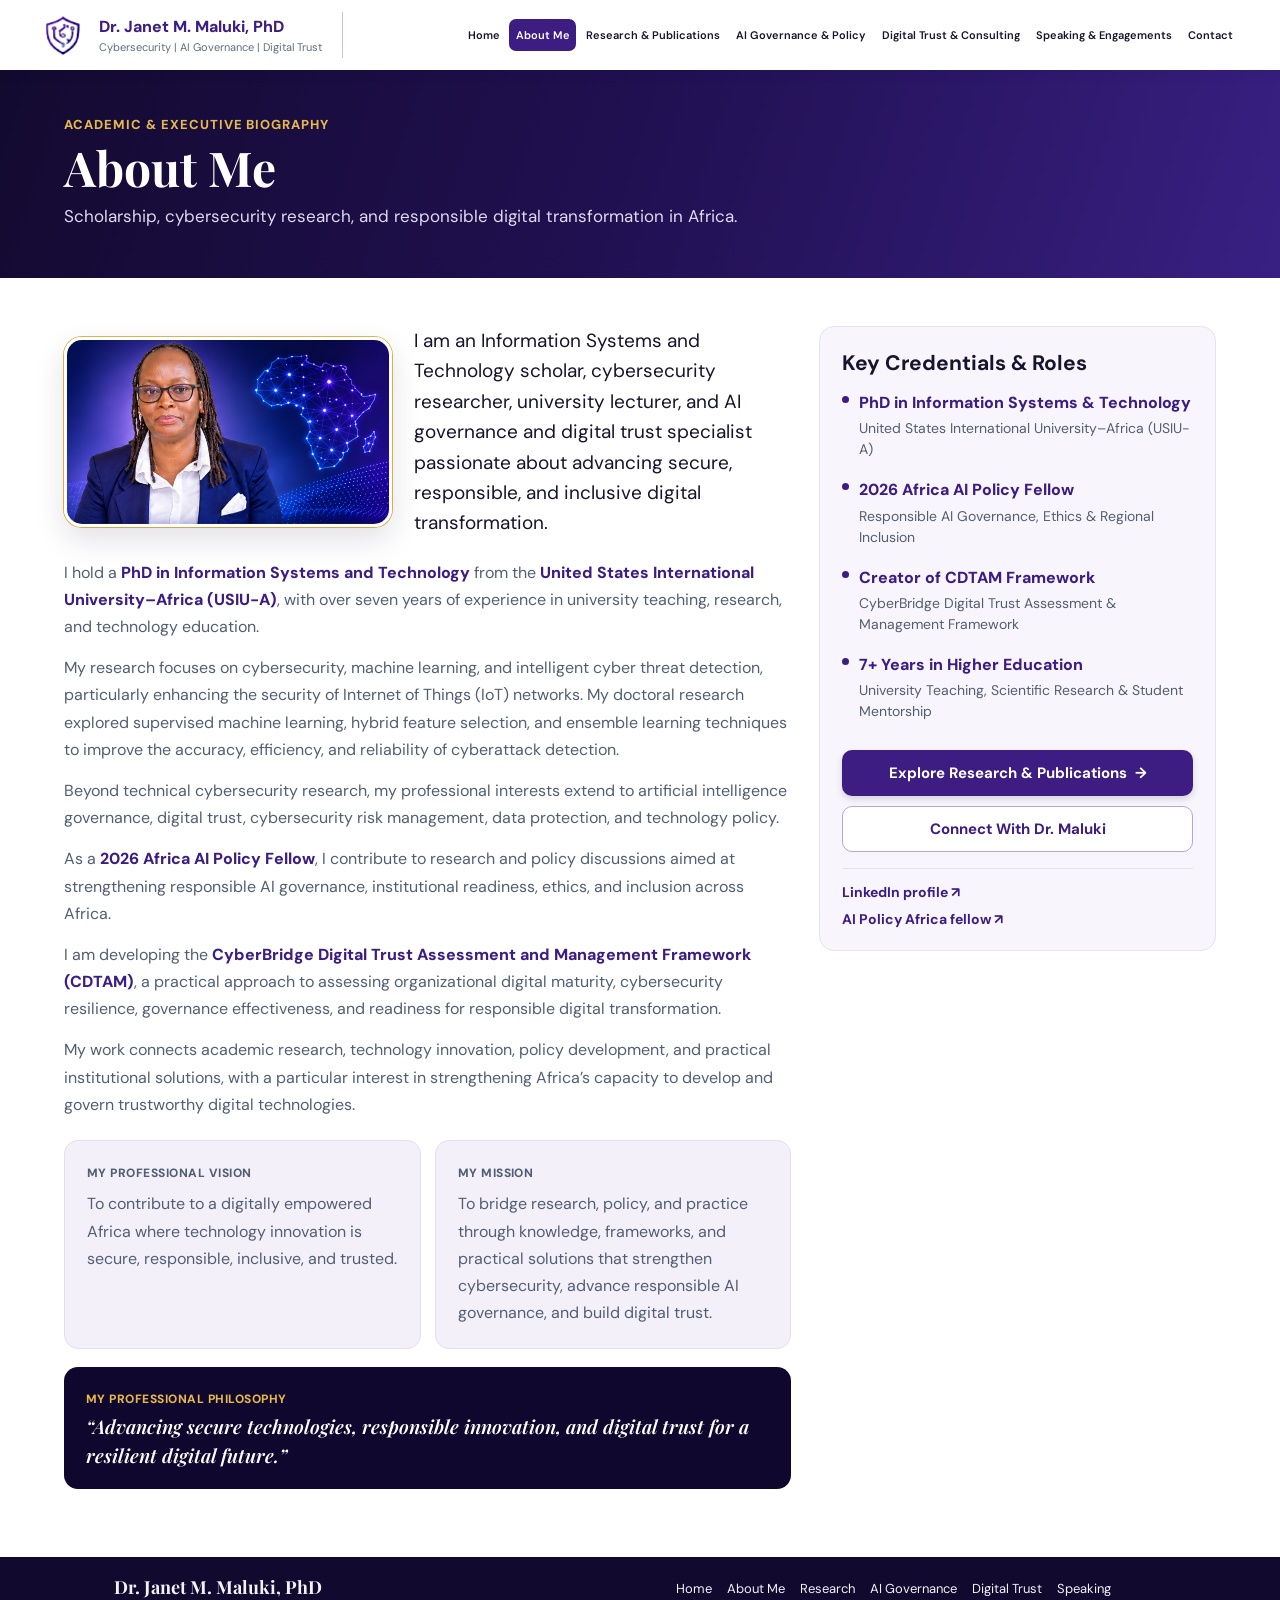
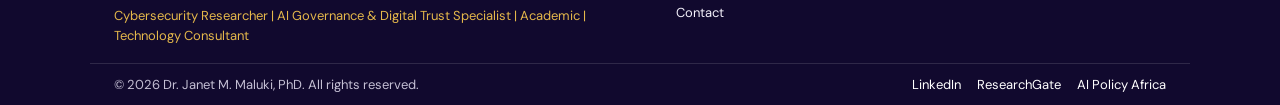
==== commit c763bc6d: "Update pages, typography, portraits, and speaking engagements" ====
--- a/about.html
+++ b/about.html
@@ -1,6 +1,6 @@
 <!doctype html>
 <html lang="en">
-<head><meta charset="utf-8"><meta name="viewport" content="width=device-width, initial-scale=1"><meta name="description" content="Biography, credentials, and professional work of Dr. Janet M. Maluki, PhD."><title>About Me | Dr. Janet M. Maluki</title><link rel="stylesheet" href="css/style.css?v=20261122"></head>
+<head><meta charset="utf-8"><meta name="viewport" content="width=device-width, initial-scale=1"><meta name="description" content="Biography, credentials, and professional work of Dr. Janet M. Maluki, PhD."><title>About Me | Dr. Janet M. Maluki</title><link rel="icon" type="image/png" href="assets/images/janet-maluki-crest.png"><link rel="stylesheet" href="css/style.css?v=20261122"></head>
 <body>
 <header class="site-header">
   <a class="brand" href="index.html" aria-label="Dr. Janet M. Maluki home"><span class="brand-mark" aria-hidden="true"><svg viewBox="0 0 32 32"><path d="M16 3 26 7v8c0 7-4 11-10 14C10 26 6 22 6 15V7l10-4Z"/><path d="m12 16 3 3 6-7M16 9v3"/></svg></span><span class="brand-copy"><strong>Dr. Janet M. Maluki, PhD</strong><span>Cybersecurity | AI Governance | Digital Trust</span></span></a>
@@ -12,7 +12,7 @@
   <section class="page-content profile-layout">
     <article class="prose">
       <div class="about-intro">
-        <img class="about-portrait" src="assets/images/janet-maluki-portrait.png" alt="Portrait of Dr. Janet M. Maluki">
+        <img class="about-portrait" src="assets/images/janet-maluki-portrait.png" alt="Dr. Janet M. Maluki in a blue suit">
         <p class="lead">I am an Information Systems and Technology scholar, cybersecurity researcher, university lecturer, and AI governance and digital trust specialist passionate about advancing secure, responsible, and inclusive digital transformation.</p>
       </div>
       <p>I hold a <strong>PhD in Information Systems and Technology</strong> from the <strong>United States International University–Africa (USIU-A)</strong>, with over seven years of experience in university teaching, research, and technology education.</p>
--- a/css/style.css
+++ b/css/style.css
@@ -175,7 +175,9 @@
 .center-action { display: flex; justify-content: center; margin-top: 30px; }
 
 .speaking-layout { display: grid; grid-template-columns: minmax(0, 1.75fr) minmax(260px, .9fr); align-items: start; gap: 28px; }
-.speaking-layout > div > .section-title { margin-bottom: 17px; }
+.speaking-layout { padding-bottom: 20px; }
+.themes-section { padding-top: 20px; }
+.themes-section > .section-title { margin-bottom: 17px; color: var(--purple); font-size: 26px; }
 .theme-grid { display: grid; grid-template-columns: repeat(2, 1fr); gap: 14px; }
 .theme-card { min-height: 166px; padding: 20px; border-radius: 15px; background: var(--pale); }
 .theme-card .card-kicker { display: block; }
@@ -399,9 +401,9 @@
 .hero .accent { background: var(--gold); }
 .pill { border-color: var(--gold); }
 
-.about-intro { display: grid; grid-template-columns: minmax(180px, .7fr) minmax(0, 1.3fr); align-items: center; gap: 22px; margin-bottom: 20px; }
+.about-intro { display: grid; grid-template-columns: minmax(0, 1fr) minmax(0, 1.15fr); align-items: center; gap: 22px; margin-bottom: 20px; }
 .about-intro .lead { margin: 0; }
-.about-portrait { display: block; width: 100%; max-height: 310px; aspect-ratio: 4 / 5; border: 3px solid #fff; border-radius: 18px; object-fit: cover; object-position: 25% center; box-shadow: 0 12px 30px #1a0d3421, 0 0 0 1px #e5b84b; }
+.about-portrait { display: block; width: 100%; height: auto; border: 3px solid #fff; border-radius: 18px; box-shadow: 0 12px 30px #1a0d3421, 0 0 0 1px #e5b84b; }
 .about-intro + p { margin-top: 15px; }
 
 .governance-sidebar { display: grid; gap: 18px; }
@@ -415,9 +417,9 @@
 .framework-portrait { display: block; width: 100%; max-height: 330px; aspect-ratio: 4 / 5; border: 3px solid #fff; border-radius: 17px; object-fit: cover; object-position: 25% center; box-shadow: 0 10px 24px #1a0d3421, 0 0 0 1px #e5b84b; }
 .framework-heading + .framework-steps { margin-top: 8px; }
 
-.speaker-profile { display: grid; grid-template-columns: minmax(170px, .62fr) minmax(0, 1.38fr); align-items: start; gap: 22px; margin-bottom: 34px; }
+.speaker-profile { display: grid; grid-template-columns: minmax(280px, .95fr) minmax(0, 1.4fr); align-items: start; gap: 22px; margin-bottom: 34px; }
 .speaker-portrait-column { min-width: 0; }
-.speaker-portrait { display: block; width: 100%; max-height: 340px; aspect-ratio: 4 / 5; border: 3px solid #fff; border-radius: 18px; object-fit: cover; object-position: 25% center; box-shadow: 0 12px 30px #1a0d3421, 0 0 0 1px #e5b84b; }
+.speaker-portrait { display: block; width: 100%; height: auto; border: 3px solid #fff; border-radius: 14px; box-shadow: 0 10px 24px rgba(29, 21, 79, .12); }
 .engagement-toggle { margin-top: 15px; padding: 12px; }
 .speaker-profile .speaker-bio { padding: 24px; }
 .speaker-profile .speaker-bio p { font-size: 16px; line-height: 1.75; }
@@ -487,7 +489,7 @@
 .hero-inner { position: relative; z-index: 1; grid-template-columns: minmax(0, 1.05fr) minmax(0, .95fr); }
 .hero-visual {
   z-index: 1;
-  width: calc(100% + 72px);
+  width: calc(100% + 72px + clamp(24px, 4.9vw, 72px) + max(0px, calc(50vw - 720px)));
   margin-left: 0;
   overflow: hidden;
   transform: translateX(-72px);
@@ -498,8 +500,8 @@
 }
 .hero-art {
   object-position: center center;
-  -webkit-mask-image: linear-gradient(90deg, transparent 0%, rgba(0, 0, 0, .55) 8%, #000 20%);
-  mask-image: linear-gradient(90deg, transparent 0%, rgba(0, 0, 0, .55) 8%, #000 20%);
+  -webkit-mask-image: linear-gradient(90deg, transparent 0%, rgba(0, 0, 0, .4) 9%, rgba(0, 0, 0, .82) 20%, #000 32%);
+  mask-image: linear-gradient(90deg, transparent 0%, rgba(0, 0, 0, .4) 9%, rgba(0, 0, 0, .82) 20%, #000 32%);
 }
 
 .speaking-layout {
@@ -507,7 +509,7 @@
   gap: 30px;
 }
 .speaker-profile {
-  grid-template-columns: 210px minmax(0, 1fr);
+  grid-template-columns: minmax(280px, .95fr) minmax(0, 1.4fr);
   gap: 24px;
   margin-bottom: 38px;
   padding: 22px;
@@ -516,18 +518,25 @@
   background: #fbfafd;
 }
 .speaker-portrait {
-  max-height: 290px;
-  aspect-ratio: 4 / 5;
   border: 0;
   border-radius: 14px;
-  object-fit: cover;
-  object-position: center 18%;
-  box-shadow: 0 10px 24px rgba(29, 21, 79, .12);
 }
 .engagement-toggle {
+  max-width: 320px;
   border: 0;
   background: var(--purple);
   box-shadow: 0 8px 18px rgba(61, 29, 130, .16);
+}
+.engagement-toggle:hover,
+.engagement-toggle:focus-visible {
+  color: #211b32;
+  background: var(--gold);
+  box-shadow: 0 10px 22px rgba(61, 29, 130, .22);
+}
+.engagement-toggle:focus-visible,
+.engagement-card:focus-visible {
+  outline: 3px solid #9a7cd3;
+  outline-offset: 3px;
 }
 .speaker-profile .speaker-bio {
   border: 0;
@@ -535,17 +544,20 @@
   padding: 4px 4px 0 0;
 }
 .speaker-profile .speaker-bio h2 {
-  margin-bottom: 12px;
+  margin-bottom: 10px;
   color: var(--purple);
+  font-size: 18px;
 }
 .speaker-profile .speaker-bio p {
-  margin: 0 0 14px;
+  margin: 0 0 12px;
   border: 0;
   border-left: 4px solid var(--gold);
   border-radius: 0 10px 10px 0;
   background: #fff;
-  padding: 17px 18px;
+  padding: 14px 16px;
   color: #4b5366;
+  font-size: 14px;
+  line-height: 1.6;
   box-shadow: 0 5px 18px rgba(29, 21, 79, .06);
 }
 .speaker-profile .speaker-bio .btn {
@@ -556,24 +568,33 @@
   background: #fff;
   box-shadow: none;
 }
-.speaking-layout > div > .section-title {
-  color: var(--purple);
-}
-.speaking-layout > div > .section-title::after {
+.themes-section > .section-title::after {
   width: 58px;
   background: var(--gold);
 }
 .theme-grid {
-  gap: 16px;
+  gap: 24px;
+}
+@media (min-width: 1101px) {
+  .theme-grid {
+    grid-template-columns: repeat(4, minmax(0, 1fr));
+  }
 }
 .theme-card {
   position: relative;
-  min-height: 182px;
+  min-height: 260px;
+  padding: 24px 20px 22px;
   border: 1px solid #e2ddef;
   border-radius: 14px;
   background: #fff;
   box-shadow: 0 7px 20px rgba(29, 21, 79, .07);
   overflow: hidden;
+  transition: transform .2s ease, box-shadow .2s ease, border-color .2s ease;
+}
+.theme-card:hover {
+  transform: translateY(-5px);
+  border-color: #c9b9e8;
+  box-shadow: 0 14px 28px rgba(29, 21, 79, .14);
 }
 .theme-card::before {
   position: absolute;
@@ -593,7 +614,16 @@
   color: var(--purple);
 }
 .theme-card h3 {
+  min-height: 82px;
+  margin: 10px 0 10px;
   color: #21154f;
+  font-size: 17px;
+  line-height: 1.35;
+}
+.theme-card p {
+  color: #626b80;
+  font-size: 14px;
+  line-height: 1.55;
 }
 .invite-card {
   border: 1px solid #ded5ef;
@@ -607,6 +637,14 @@
 .engagement-card {
   grid-template-columns: 220px minmax(0, 1fr);
   box-shadow: 0 8px 22px rgba(29, 21, 79, .09);
+  color: inherit;
+  text-decoration: none;
+  transition: transform .2s ease, box-shadow .2s ease, border-color .2s ease;
+}
+.engagement-card:hover {
+  transform: translateY(-5px);
+  border-color: #c9b9e8;
+  box-shadow: 0 14px 28px rgba(29, 21, 79, .16);
 }
 .engagement-card img {
   max-height: 300px;
@@ -615,6 +653,11 @@
 }
 .engagement-placeholder {
   background: #fbfafc;
+}
+
+@media (max-width: 1050px) {
+  .speaker-profile { grid-template-columns: 1fr; }
+  .speaker-portrait-column { width: min(100%, 430px); margin: auto; }
 }
 
 @media (max-width: 1120px) {
@@ -626,7 +669,6 @@
 }
 
 @media (max-width: 820px) {
-  .about-intro { grid-template-columns: minmax(155px, .6fr) minmax(0, 1.4fr); gap: 18px; }
   .framework-heading { grid-template-columns: minmax(0, 1fr) minmax(190px, .55fr); gap: 20px; }
   .engagement-gallery { grid-template-columns: minmax(0, 1fr); }
   .engagement-card { grid-template-columns: minmax(160px, .65fr) minmax(0, 1fr); }
@@ -646,18 +688,17 @@
   .page-content h2 { font-size: 23px; }
   .page-content h3 { font-size: 19px; }
   .page-content p, .page-content li { font-size: 15px; }
-  .prose .lead, .speaker-profile .speaker-bio p { font-size: 17px; }
-  .about-intro { grid-template-columns: minmax(110px, .55fr) minmax(0, 1.45fr); gap: 14px; }
-  .about-portrait { max-height: 230px; }
+  .prose .lead { font-size: 17px; }
+  .about-intro { grid-template-columns: 1fr; gap: 16px; }
   .framework-card { padding: 23px; }
   .framework-card h2 { font-size: 25px; }
   .framework-heading { grid-template-columns: 1fr; }
   .framework-portrait { width: min(100%, 280px); max-height: 300px; justify-self: center; }
   .framework-steps { grid-template-columns: 1fr 1fr; }
-  .speaker-profile { grid-template-columns: minmax(110px, .62fr) minmax(0, 1.38fr); gap: 14px; }
   .speaker-profile .speaker-bio { padding: 17px; }
-  .speaker-profile .speaker-bio p { line-height: 1.6; }
-  .speaker-portrait { max-height: 245px; }
+  .speaker-profile .speaker-bio p { font-size: 15px; line-height: 1.6; }
+  .speaker-profile { grid-template-columns: 1fr; }
+  .speaker-portrait { width: min(100%, 560px); margin: 0 auto; }
   .engagement-toggle { padding: 10px 7px; font-size: 13px !important; }
   .engagement-card { grid-template-columns: minmax(110px, .7fr) minmax(0, 1fr); gap: 13px; padding: 12px; }
   .engagement-card img { max-height: 260px; }
@@ -666,26 +707,20 @@
 }
 
 @media (max-width: 390px) {
-  .about-intro { grid-template-columns: 1fr; }
-  .about-portrait { width: min(100%, 260px); max-height: 300px; justify-self: center; }
-  .speaker-profile { grid-template-columns: 1fr; }
-  .speaker-portrait { width: min(100%, 260px); max-height: 300px; margin: auto; }
   .engagement-card { grid-template-columns: 1fr; }
   .engagement-card img { width: min(100%, 260px); margin: auto; }
   .framework-steps { grid-template-columns: 1fr; }
 }
 @media (max-width: 620px) {
   .speaking-layout { grid-template-columns: 1fr; }
+  .theme-grid { gap: 16px; }
+  .theme-card { min-height: 0; padding: 21px 20px; }
+  .theme-card h3 { min-height: 0; }
   .speaker-profile {
     grid-template-columns: 1fr;
     gap: 18px;
     padding: 18px;
   }
-  .speaker-portrait {
-    width: min(100%, 250px);
-    max-height: 280px;
-    margin: 0 auto;
-  }
   .engagement-toggle {
     max-width: 250px;
     margin-left: auto;
@@ -721,11 +756,6 @@
   .framework-heading {
     padding: 0 2px;
   }
-}
-
-.about-portrait,
-.speaker-portrait {
-  object-position: center top;
 }
 
 @media (max-width: 620px) {
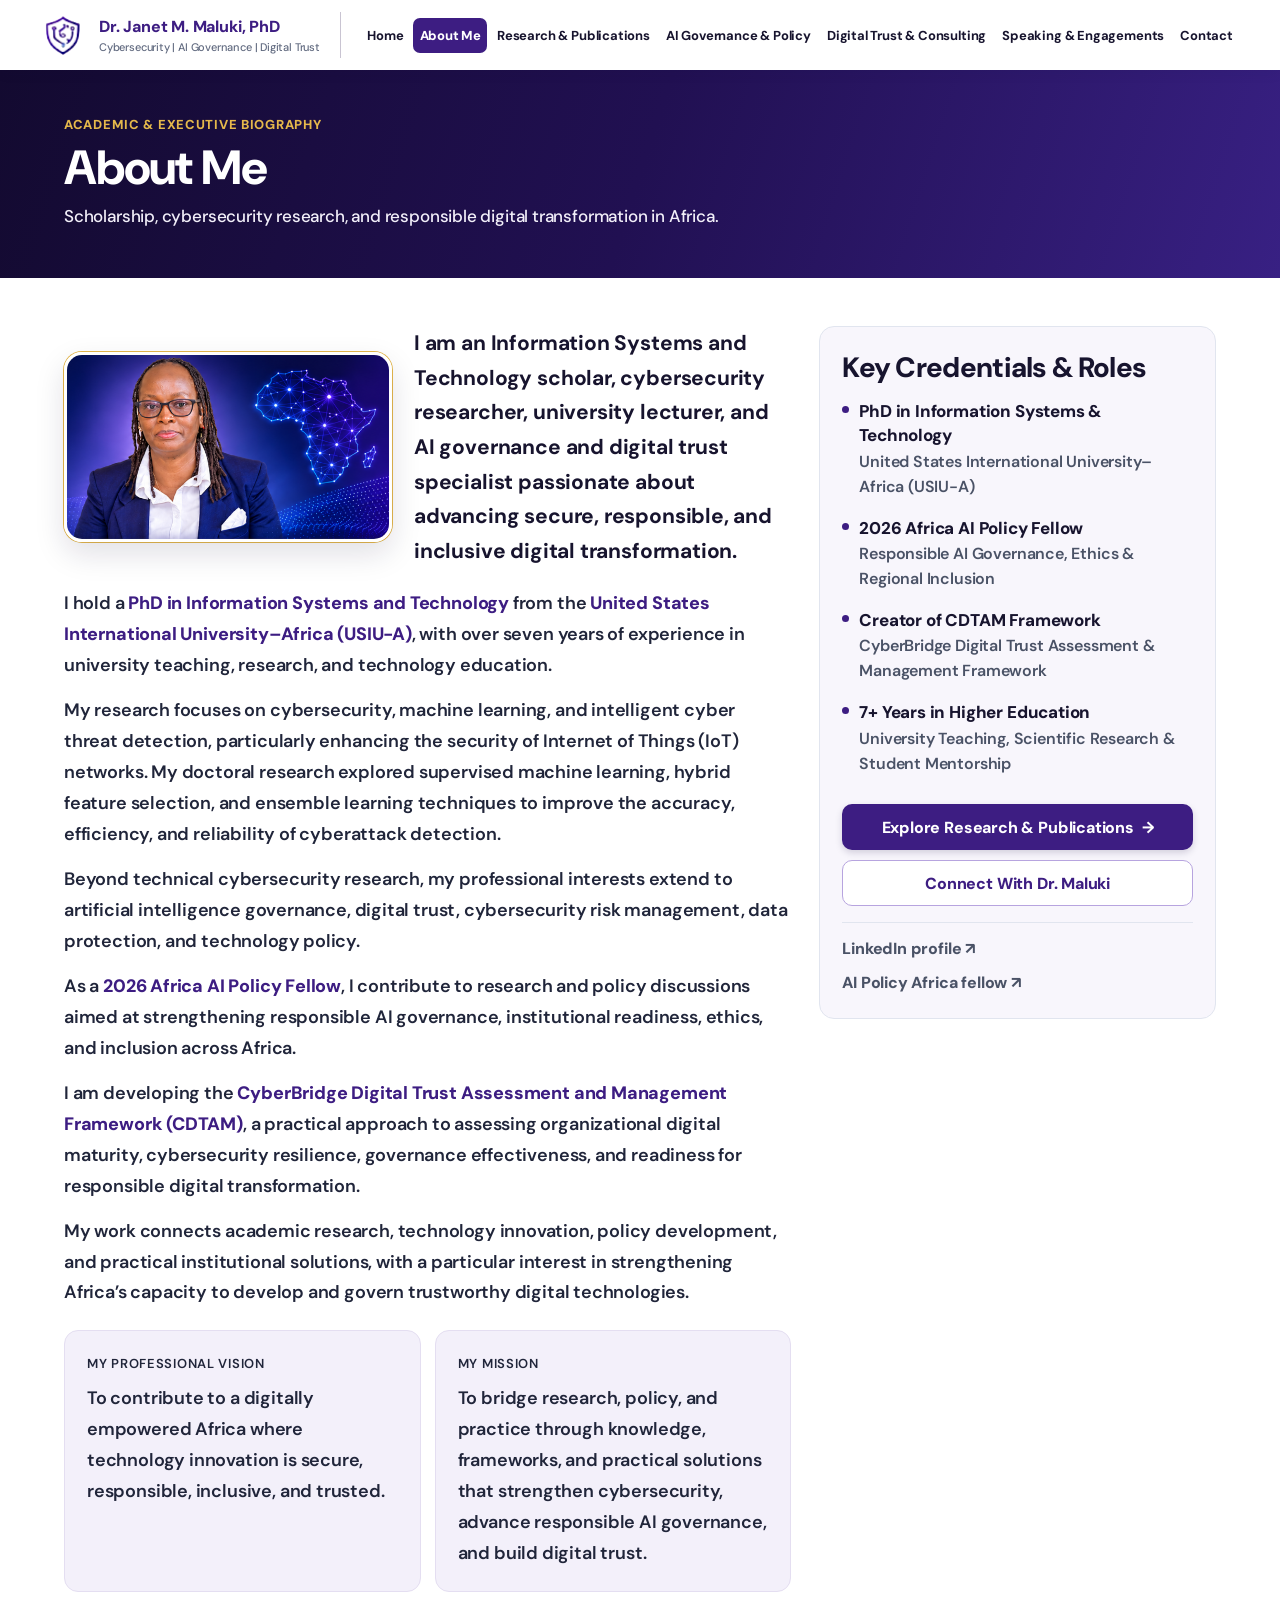
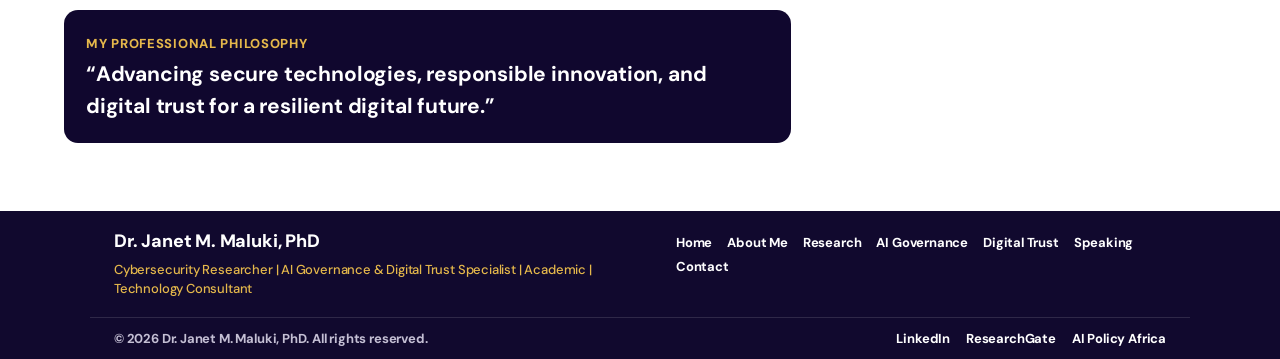
==== commit d929276a: "Describe your update" ====
--- a/about.html
+++ b/about.html
@@ -1,6 +1,6 @@
 <!doctype html>
 <html lang="en">
-<head><meta charset="utf-8"><meta name="viewport" content="width=device-width, initial-scale=1"><meta name="description" content="Biography, credentials, and professional work of Dr. Janet M. Maluki, PhD."><title>About Me | Dr. Janet M. Maluki</title><link rel="icon" type="image/png" href="assets/images/janet-maluki-crest.png"><link rel="stylesheet" href="css/style.css?v=20261122"></head>
+<head><meta charset="utf-8"><meta name="viewport" content="width=device-width, initial-scale=1"><meta name="description" content="Biography, credentials, and professional work of Dr. Janet M. Maluki, PhD."><title>About Me | Dr. Janet M. Maluki</title><link rel="icon" type="image/png" href="assets/images/janet-maluki-crest.png"><link rel="stylesheet" href="css/style.css?v=20261126d"></head>
 <body>
 <header class="site-header">
   <a class="brand" href="index.html" aria-label="Dr. Janet M. Maluki home"><span class="brand-mark" aria-hidden="true"><svg viewBox="0 0 32 32"><path d="M16 3 26 7v8c0 7-4 11-10 14C10 26 6 22 6 15V7l10-4Z"/><path d="m12 16 3 3 6-7M16 9v3"/></svg></span><span class="brand-copy"><strong>Dr. Janet M. Maluki, PhD</strong><span>Cybersecurity | AI Governance | Digital Trust</span></span></a>
--- a/css/style.css
+++ b/css/style.css
@@ -1,4 +1,4 @@
-@import url('https://fonts.googleapis.com/css2?family=DM+Sans:wght@400;500;600;700;800&family=Playfair+Display:wght@600;700;800&display=swap');
+@import url('https://fonts.googleapis.com/css2?family=DM+Sans:wght@400;500;600;700;800&display=swap');
 
 :root {
   --ink: #17142e;
@@ -49,7 +49,7 @@
 .hero::before { position: absolute; right: 0; bottom: 0; left: 35%; height: 75%; background: radial-gradient(circle, #4d86ff 1px, transparent 1.8px); background-size: 9px 9px; content: ""; mask-image: repeating-radial-gradient(ellipse at 55% 100%, transparent 0 14px, #000 15px 16px, transparent 17px 28px); opacity: .55; }
 .hero-inner { position: relative; z-index: auto; display: grid; width: min(100%, 1440px); min-height: 383px; grid-template-columns: 1.15fr 1fr; align-items: stretch; margin: auto; padding: 0 clamp(24px, 4.9vw, 72px); }
 .hero-copy { position: relative; z-index: 2; align-self: center; max-width: 700px; padding: 8px 0 15px; transform: translateY(8px); }
-.hero h1, .page-hero h1 { margin: 0 0 8px; font: 700 clamp(32px, 3.7vw, 42px)/1.12 'Playfair Display', Georgia, serif; }
+.hero h1, .page-hero h1 { margin: 0 0 8px; font: 800 clamp(32px, 3.7vw, 42px)/1.12 'DM Sans', Arial, sans-serif; }
 .hero h1 { font-size: clamp(32px, 3.8vw, 48px); }
 .hero-subtitle { max-width: 650px; margin: 0 0 10px; color: #f4d683; font-size: 17px; font-weight: 700; line-height: 1.4; }
 .hero .accent { display: block; width: 78px; height: 5px; margin: 11px 0; background: #a64cf0; }
@@ -134,7 +134,7 @@
 .card-kicker { margin: 0 0 7px !important; color: var(--purple); font-size: 10px !important; font-weight: 800; letter-spacing: .04em; }
 .quote-card { margin: 18px 0 0; padding: 20px 22px; border-radius: 14px; color: #fff; background: var(--purple-dark); }
 .quote-card .card-kicker { color: var(--gold); }
-.quote-card p { margin: 4px 0 0; color: #fff; font: italic 600 16px/1.5 'Playfair Display', Georgia, serif; }
+.quote-card p { margin: 4px 0 0; color: #fff; font: 700 16px/1.5 'DM Sans', Arial, sans-serif; }
 
 .feature-grid { display: grid; grid-template-columns: repeat(3, 1fr); gap: 14px; margin-bottom: 32px; }
 .feature-grid .info-card { background: #f6f3fb; }
@@ -231,7 +231,7 @@
 .site-footer { color: #f4f1fb; background: #11092e; }
 .footer-main, .footer-bottom { display: flex; width: min(100%, 1100px); align-items: center; justify-content: space-between; gap: 24px; margin: auto; padding: 0 24px; }
 .footer-main { align-items: flex-start; padding-top: 12px; padding-bottom: 12px; }
-.footer-name { font: 700 18px 'Playfair Display', Georgia, serif; }
+.footer-name { font: 800 18px 'DM Sans', Arial, sans-serif; }
 .footer-main p { max-width: 480px; margin: 7px 0 0; color: var(--gold); font-size: 11px; line-height: 1.5; }
 .footer-nav { display: flex; flex-wrap: wrap; gap: 7px 15px; max-width: 490px; padding-top: 5px; }
 .footer-nav a, .footer-bottom { font-size: 10px; }
@@ -741,6 +741,156 @@
   }
 }
 
+/* Readability and typographic harmony */
+body {
+  color: #24263a;
+  font-weight: 500;
+  letter-spacing: -.01em;
+}
+
+p,
+li {
+  color: #4a5266;
+  font-weight: 500;
+}
+
+h1,
+h2,
+h3,
+h4,
+h5,
+h6 {
+  color: var(--ink);
+  letter-spacing: -.025em;
+}
+
+.hero h1,
+.page-hero h1,
+.hero h2,
+.page-hero h2 {
+  color: #fff;
+}
+
+.hero-subtitle,
+.hero-intro,
+.page-hero-inner > p:last-child,
+.dark-card p:not(.card-kicker),
+.dark-card-link,
+.quote-card p,
+.site-footer {
+  color: #fff;
+}
+
+.hero-subtitle {
+  font-weight: 800;
+}
+
+.hero-intro {
+  font-weight: 600;
+  line-height: 1.55;
+}
+
+.page-hero-inner > p:last-child {
+  font-weight: 500;
+  color: #f2eff9;
+}
+
+.page-content p,
+.page-content li,
+.about-copy p,
+.feature-grid .info-card p,
+.research-item p,
+.theme-card p,
+.speaker-bio p,
+.contact-sidebar .info-card > p,
+.location-card p,
+.invite-card p,
+.callout-row p {
+  color: #424b60;
+  font-weight: 500;
+}
+
+.section-title,
+.page-content h2,
+.page-content h3,
+.info-card h2,
+.info-card h3,
+.feature-grid .info-card h2,
+.research-item h3,
+.theme-card h3,
+.callout-row h2,
+.framework-card h2,
+.engagement-card h3 {
+  color: var(--ink);
+  font-weight: 800;
+}
+
+strong,
+b,
+.credential-list strong,
+.page-content strong,
+.expertise-card strong,
+.social-card strong,
+.nav a.active {
+  color: var(--purple);
+  font-weight: 800;
+}
+
+.hero strong,
+.page-hero strong,
+.dark-card strong,
+.quote-card strong,
+.site-footer strong {
+  color: #fff;
+}
+
+.nav,
+.nav a,
+.btn,
+.pill,
+.text-link,
+.profile-links a,
+.dark-card-link,
+.footer-nav,
+.footer-nav a,
+.footer-bottom,
+.tag,
+.card-kicker,
+.form-field label,
+.research-meta,
+.location-card,
+.social-card small,
+.copy-status {
+  font-weight: 700;
+}
+
+.nav a {
+  color: var(--ink);
+}
+
+.nav a.active {
+  color: #fff;
+}
+
+.nav a:hover,
+.nav a:focus-visible {
+  color: var(--purple);
+}
+
+.form-field input,
+.form-field select,
+.form-field textarea {
+  color: #24263a;
+  font-weight: 500;
+}
+
+.form-field input::placeholder,
+.form-field textarea::placeholder {
+  color: #737d91;
+  font-weight: 500;
+  opacity: 1;
+}
+
 @media (max-width: 820px) {
   .framework-showcase {
     grid-template-columns: minmax(0, 1fr);
@@ -792,3 +942,250 @@
     mask-image: none;
   }
 }
+
+/* Single-family typography: consistent weight, spacing, and hierarchy. */
+html,
+body,
+button,
+input,
+select,
+textarea {
+  font-family: 'DM Sans', Arial, sans-serif;
+}
+
+body {
+  -webkit-font-smoothing: antialiased;
+  -moz-osx-font-smoothing: grayscale;
+}
+
+h1,
+h2,
+h3,
+h4,
+h5,
+h6,
+.brand-copy strong,
+.footer-name,
+.section-title,
+.nav a.active,
+.btn,
+.tag,
+.card-kicker,
+.framework-steps article > span,
+.engagements-section .eyebrow {
+  font-family: 'DM Sans', Arial, sans-serif;
+  font-weight: 800;
+}
+
+.hero-intro,
+.quote-card p {
+  font-style: normal;
+}
+
+.nav,
+.hero-subtitle,
+.pill,
+.text-link,
+.expertise-card strong,
+.credential-list strong,
+.profile-links a,
+.dark-card-link,
+.social-card strong,
+.form-field label {
+  font-family: 'DM Sans', Arial, sans-serif;
+  font-weight: 700;
+}
+
+/* High-visibility reading type */
+body {
+  font-size: 18px;
+}
+
+.page-content p,
+.page-content li,
+.about-copy p,
+.prose .lead,
+.feature-grid .info-card p,
+.research-item p,
+.theme-card p,
+.speaker-bio p,
+.contact-sidebar .info-card > p,
+.location-card p,
+.invite-card p,
+.callout-row p,
+.info-card p,
+.two-col .info-card p {
+  color: #20253a;
+  font-size: 18px;
+  font-weight: 600;
+  line-height: 1.72;
+}
+
+.prose .lead,
+.page-content .lead {
+  color: #17142e;
+  font-size: 21px;
+  line-height: 1.65;
+  font-weight: 700;
+}
+
+.page-content h2,
+.section-title {
+  color: #17142e;
+  font-size: 28px;
+  font-weight: 800;
+}
+
+.page-content h3,
+.info-card h2,
+.feature-grid .info-card h2,
+.research-item h3,
+.theme-card h3,
+.callout-row h2,
+.framework-card h2,
+.credential-card h2,
+.engagement-card h3 {
+  color: #17142e;
+  font-weight: 800;
+}
+
+.credential-list strong {
+  color: #17142e;
+  font-size: 17px;
+  font-weight: 800;
+  line-height: 1.45;
+}
+
+.credential-list span,
+.profile-links a {
+  color: #4a5266;
+  font-size: 16px;
+  font-weight: 600;
+  line-height: 1.55;
+}
+
+.card-kicker,
+.engagements-section .eyebrow,
+.page-hero .eyebrow {
+  font-size: 13px !important;
+  font-weight: 800;
+  letter-spacing: .055em;
+}
+
+.btn,
+.text-link,
+.tag,
+.profile-links a {
+  font-size: 16px;
+  font-weight: 800;
+}
+
+.nav {
+  font-size: 13px;
+  font-weight: 800;
+}
+
+.quote-card p {
+  color: #fff;
+  font-size: 21px;
+  font-weight: 700;
+  line-height: 1.55;
+}
+
+@media (max-width: 620px) {
+  body {
+    font-size: 17px;
+  }
+
+  .page-content p,
+  .page-content li,
+  .about-copy p,
+  .prose .lead,
+  .feature-grid .info-card p,
+  .research-item p,
+  .theme-card p,
+  .speaker-bio p,
+  .contact-sidebar .info-card > p,
+  .location-card p,
+  .invite-card p,
+  .callout-row p,
+  .info-card p,
+  .two-col .info-card p {
+    font-size: 17px;
+  }
+
+  .page-content h2,
+  .section-title {
+    font-size: 25px;
+  }
+
+  .credential-list strong {
+    font-size: 16px;
+  }
+
+  .credential-list span {
+    font-size: 15px;
+  }
+}
+
+/* Maximum contrast for dark callout cards */
+.dark-card {
+  background: #1b103f;
+  color: #fff;
+}
+
+.dark-card .card-kicker {
+  color: #f3ca67;
+  font-size: 13px !important;
+  font-weight: 800;
+}
+
+.dark-card h2 {
+  display: block;
+  margin: 8px 0 14px;
+  color: #fff;
+  font-size: 23px;
+  font-weight: 800;
+  line-height: 1.35;
+  opacity: 1;
+  visibility: visible;
+}
+
+.dark-card p:not(.card-kicker) {
+  color: #fff;
+  font-size: 18px;
+  font-weight: 700;
+  line-height: 1.55;
+  opacity: 1;
+}
+
+.dark-card .btn,
+.dark-card .dark-card-link {
+  color: #17142e;
+  font-size: 16px;
+  font-weight: 800;
+}
+
+.dark-card .dark-card-link {
+  display: inline-block;
+  margin-top: 18px;
+  color: #fff;
+  text-decoration: underline;
+  text-decoration-thickness: 2px;
+  text-underline-offset: 4px;
+}
+
+.dark-card .btn-gold {
+  color: #17142e;
+  background: #e5b84b;
+}
+
+@media (max-width: 620px) {
+  .dark-card h2 {
+    font-size: 21px;
+  }
+
+  .dark-card p:not(.card-kicker) {
+    font-size: 17px;
+  }
+}
